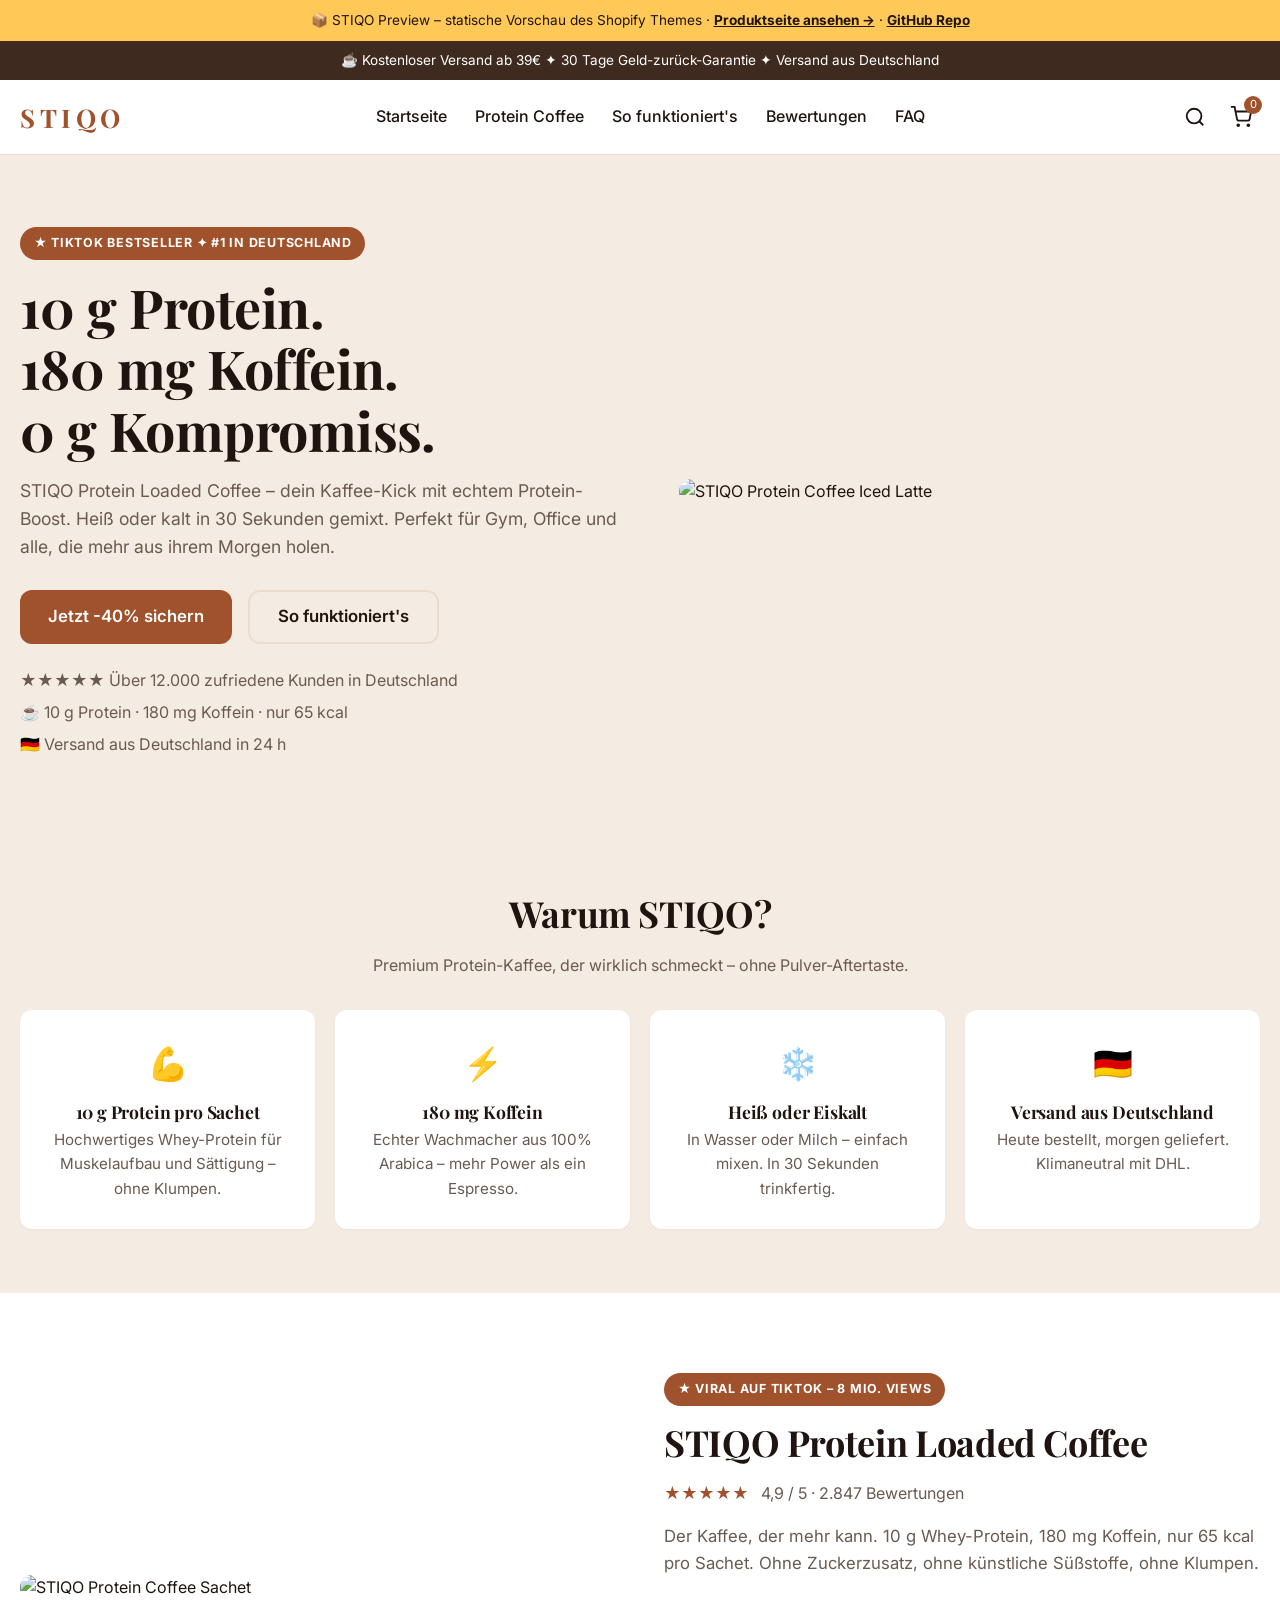
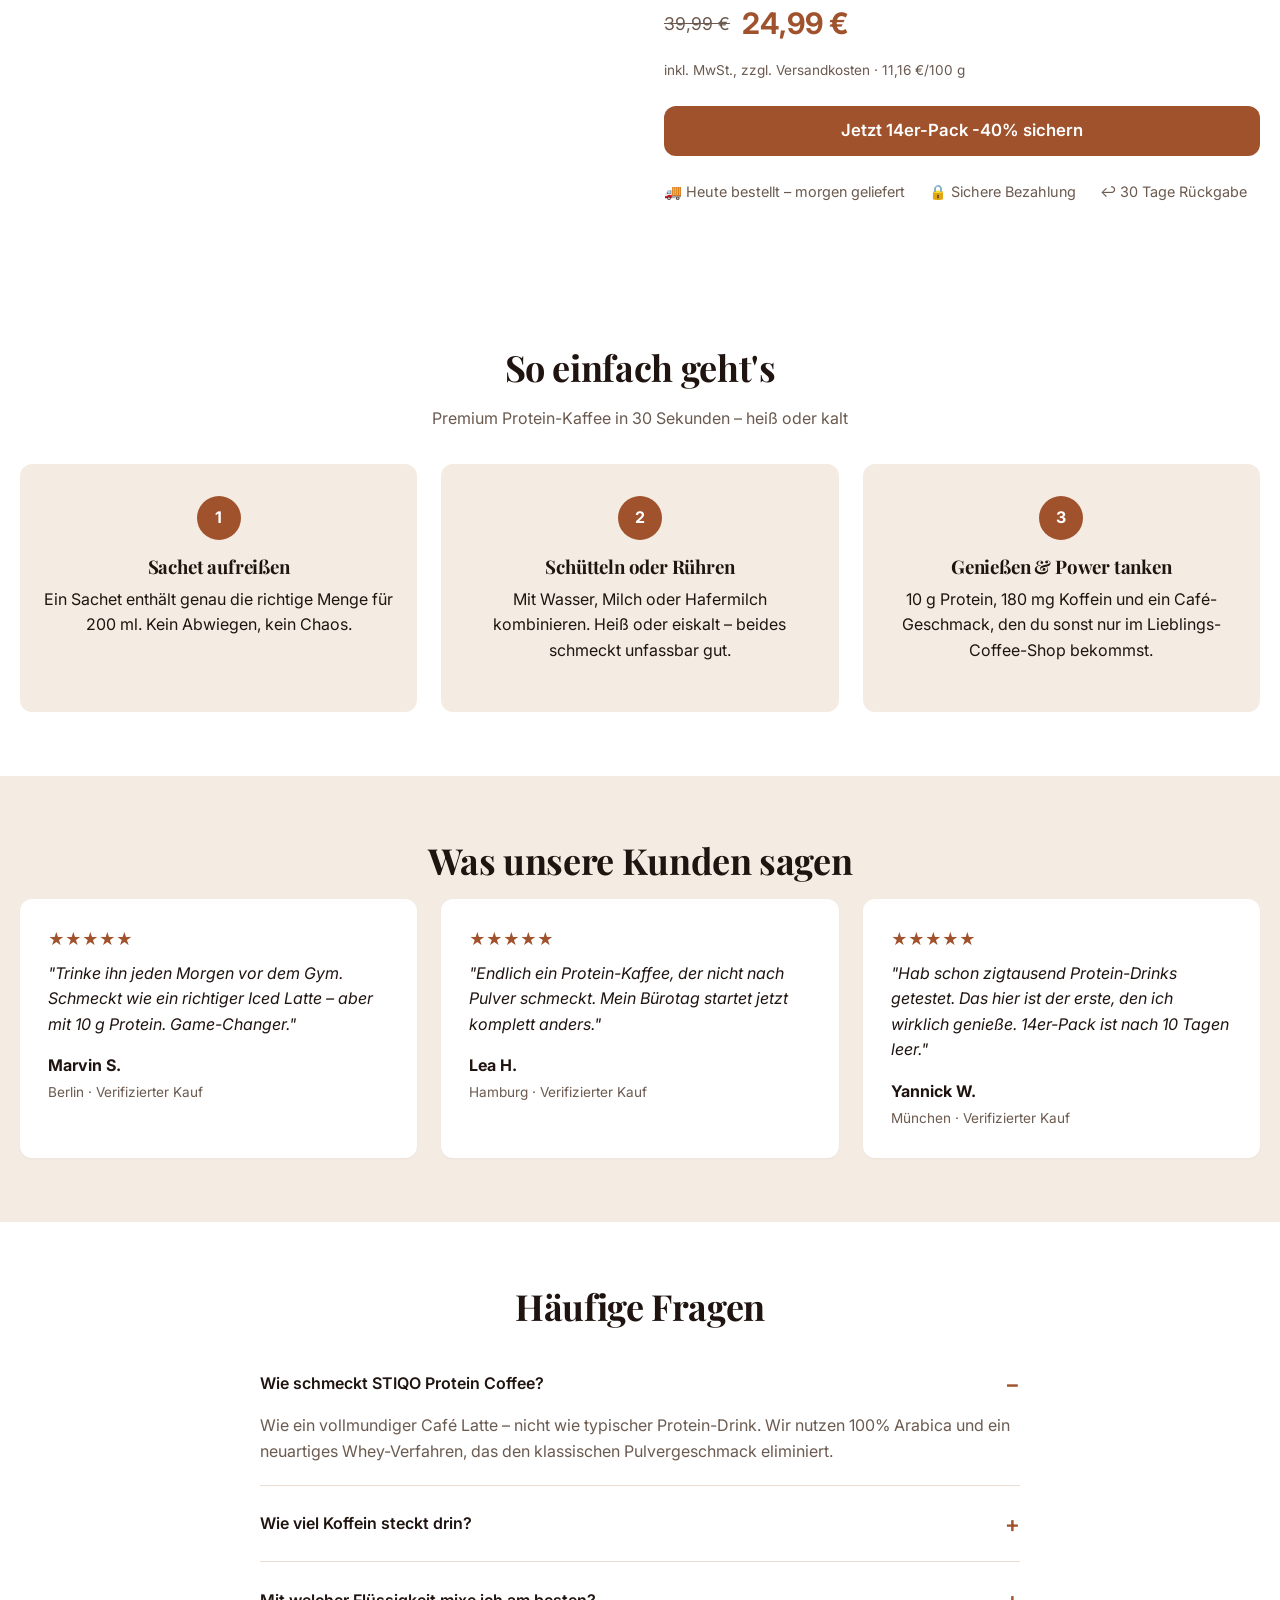
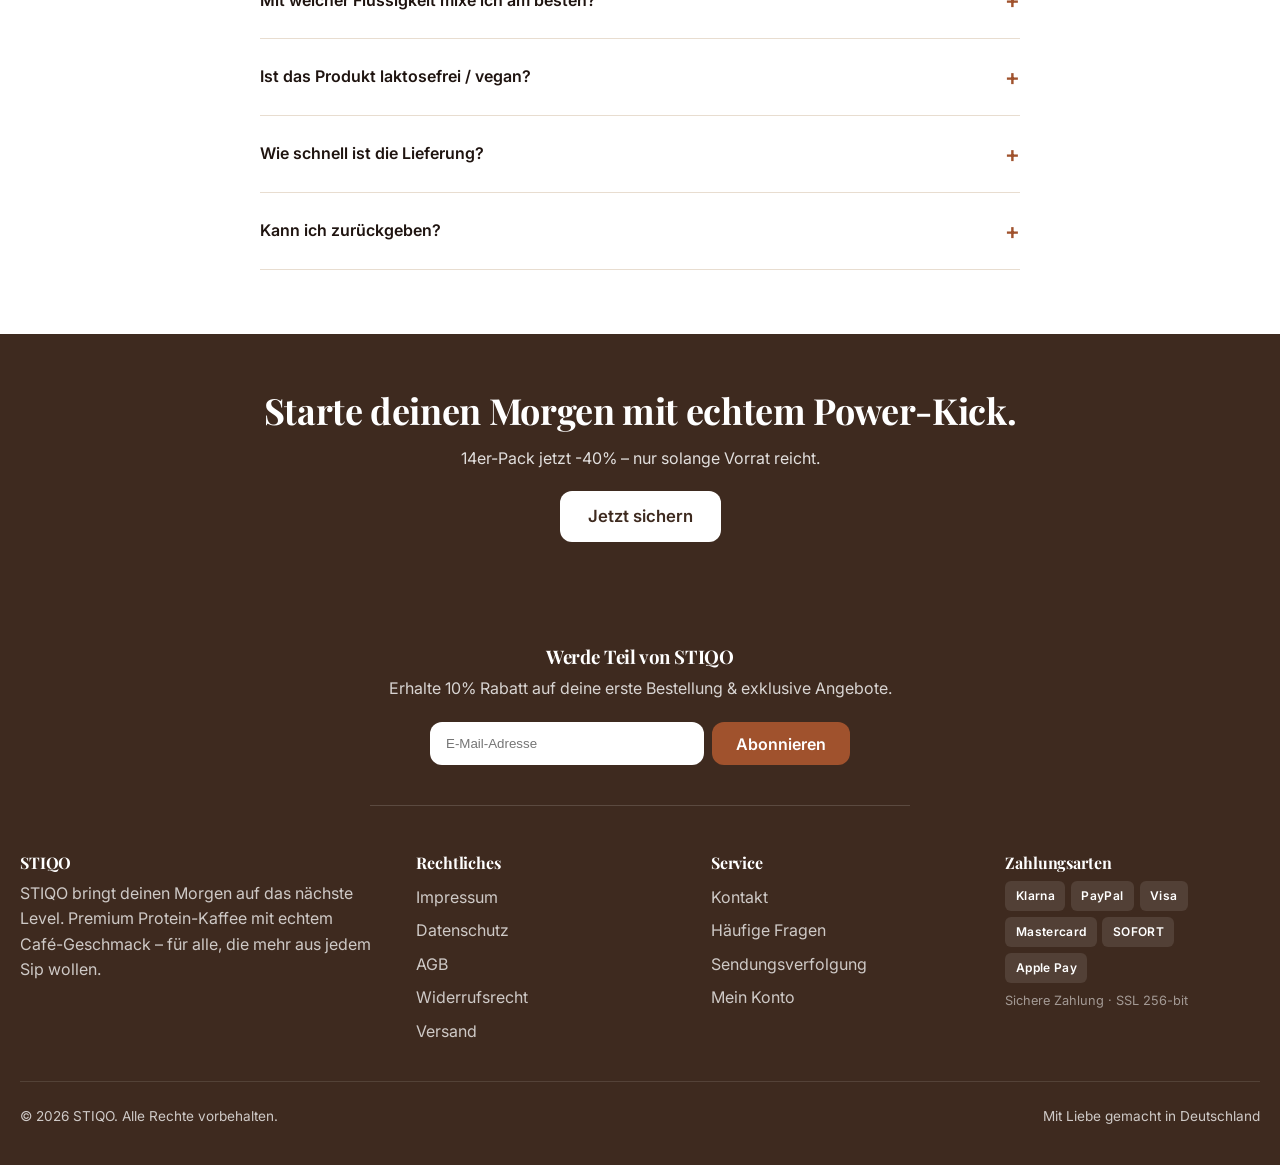
==== docs/index.html @ 2937c7e0 "feat: add static HTML preview of STIQO theme (index + product page)" ====
<!doctype html>
<html lang="de">
<head>
<meta charset="utf-8">
<meta name="viewport" content="width=device-width,initial-scale=1">
<title>STIQO – Protein Loaded Coffee | 10g Protein, 180mg Koffein</title>
<meta name="description" content="STIQO Protein Loaded Coffee mit 10 g Whey-Protein und 180 mg Koffein. Cremiger Café-Geschmack, heiß oder kalt, in 30 Sekunden trinkfertig. Versand aus Deutschland.">
<link rel="preconnect" href="https://fonts.googleapis.com">
<link rel="preconnect" href="https://fonts.gstatic.com" crossorigin>
<link href="https://fonts.googleapis.com/css2?family=Inter:wght@400;500;600;700&family=Playfair+Display:wght@700&display=swap" rel="stylesheet">
<style>
  :root{
    --color-primary:#A0522D;--color-secondary:#3E2A1F;--color-accent:#F4ECE2;
    --color-text:#1F1410;--color-bg:#FFFFFF;--color-muted:#6B5A4F;--color-border:#E8DDD0;
    --font-body:'Inter',sans-serif;--font-heading:'Playfair Display',serif;
    --page-width:1280px;--radius:12px;
  }
  *,*::before,*::after{box-sizing:border-box}
  html{scroll-behavior:smooth}
  body{margin:0;font-family:var(--font-body);color:var(--color-text);background:var(--color-bg);line-height:1.6;-webkit-font-smoothing:antialiased}
  img{max-width:100%;height:auto;display:block}
  a{color:inherit;text-decoration:none}
  button{font:inherit;cursor:pointer;border:0;background:none;color:inherit}
  h1,h2,h3,h4{font-family:var(--font-heading);margin:0 0 .5em;line-height:1.15;letter-spacing:-.01em}
  h1{font-size:clamp(2rem,4.2vw,3.4rem)}h2{font-size:clamp(1.5rem,3vw,2.25rem)}
  p{margin:0 0 1em}
  .container{max-width:var(--page-width);margin:0 auto;padding:0 20px}
  .section-title{text-align:center;margin-bottom:.5em}
  .section-sub{text-align:center;color:var(--color-muted);margin-bottom:2em}
  .btn{display:inline-flex;align-items:center;justify-content:center;gap:.5rem;padding:.85rem 1.5rem;border-radius:var(--radius);font-weight:600;transition:.15s;line-height:1;text-align:center}
  .btn--primary{background:var(--color-primary);color:#fff}
  .btn--primary:hover{transform:translateY(-1px);filter:brightness(1.05);box-shadow:0 8px 18px rgba(0,0,0,.15)}
  .btn--ghost{background:transparent;color:var(--color-text);border:2px solid var(--color-border)}
  .btn--white{background:#fff;color:var(--color-secondary)}
  .btn--lg{padding:1.05rem 1.75rem;font-size:1.05rem}

  .announcement-bar{background:var(--color-secondary);color:#fff;font-size:.85rem;padding:.55rem 0;text-align:center}
  .site-header{position:sticky;top:0;z-index:50;background:var(--color-bg);border-bottom:1px solid var(--color-border)}
  .site-header__inner{display:grid;grid-template-columns:auto 1fr auto;align-items:center;gap:1.5rem;padding:1rem 20px;max-width:var(--page-width);margin:0 auto}
  .logo-text{font-family:var(--font-heading);font-size:1.6rem;font-weight:700;letter-spacing:.18em;color:var(--color-primary)}
  .site-nav{display:flex;gap:1.75rem;justify-content:center}
  .site-nav a{font-weight:500;padding:.5rem 0;position:relative}
  .site-nav a:hover::after{content:"";position:absolute;left:0;right:0;bottom:0;height:2px;background:var(--color-primary)}
  .site-header__actions{display:flex;gap:.5rem;align-items:center}
  .header-icon{padding:.5rem;border-radius:999px;position:relative;display:inline-flex}
  .header-icon:hover{background:var(--color-accent)}
  .badge-count{position:absolute;top:-2px;right:-2px;background:var(--color-primary);color:#fff;font-size:.7rem;min-width:18px;height:18px;border-radius:999px;display:inline-flex;align-items:center;justify-content:center;padding:0 4px}

  .hero{padding:4.5rem 0;background:#F4ECE2}
  .hero__inner{display:grid;grid-template-columns:1.05fr 1fr;gap:3rem;align-items:center;max-width:var(--page-width);margin:0 auto;padding:0 20px}
  .hero__eyebrow{display:inline-block;background:var(--color-primary);color:#fff;padding:.4rem .85rem;border-radius:999px;font-size:.78rem;letter-spacing:.06em;margin-bottom:1rem;text-transform:uppercase;font-weight:700}
  .hero h1{margin-bottom:1rem}
  .hero__sub{font-size:1.1rem;color:var(--color-muted);margin-bottom:1.75rem}
  .hero__ctas{display:flex;gap:1rem;flex-wrap:wrap;margin-bottom:1.5rem}
  .hero__bullets{list-style:none;padding:0;margin:0;display:flex;flex-direction:column;gap:.4rem;color:var(--color-muted)}
  .hero__media img{border-radius:24px;box-shadow:0 30px 60px -20px rgba(0,0,0,.25);width:100%}

  .benefits{padding:4rem 0;background:var(--color-accent)}
  .benefits__grid{display:grid;grid-template-columns:repeat(4,1fr);gap:1.25rem}
  .benefit-card{background:#fff;border-radius:var(--radius);padding:1.75rem;text-align:center;box-shadow:0 1px 3px rgba(15,23,42,.04)}
  .benefit-card__icon{font-size:2rem;margin-bottom:.75rem}
  .benefit-card h3{font-size:1.1rem;margin-bottom:.35em}
  .benefit-card p{color:var(--color-muted);margin:0;font-size:.95rem}

  .featured{padding:5rem 0}
  .featured__inner{display:grid;grid-template-columns:1fr 1fr;gap:3rem;align-items:center}
  .featured__media img{border-radius:var(--radius);width:100%}
  .rating{color:var(--color-primary);font-weight:600;margin:.5rem 0 1rem}
  .rating span{color:var(--color-muted);font-weight:400;margin-left:.5rem}
  .price{display:flex;align-items:center;flex-wrap:wrap;gap:.75rem;margin:1.5rem 0}
  .price-compare{color:var(--color-muted);text-decoration:line-through;font-size:1.1rem}
  .price-current{color:var(--color-primary);font-size:1.85rem;font-weight:700}
  .price-tax{width:100%;font-size:.85rem;color:var(--color-muted)}
  .trust-row{display:flex;flex-wrap:wrap;gap:1rem 1.5rem;margin-top:1.5rem;font-size:.9rem;color:var(--color-muted)}

  .how{padding:4rem 0}
  .steps{display:grid;grid-template-columns:repeat(3,1fr);gap:1.5rem}
  .step{text-align:center;padding:2rem 1.5rem;background:var(--color-accent);border-radius:var(--radius)}
  .step__num{width:44px;height:44px;margin:0 auto 1rem;background:var(--color-primary);color:#fff;border-radius:999px;display:flex;align-items:center;justify-content:center;font-weight:700}

  .testimonials{padding:4rem 0;background:var(--color-accent)}
  .reviews{display:grid;grid-template-columns:repeat(3,1fr);gap:1.5rem}
  .review{background:#fff;padding:1.75rem;border-radius:var(--radius);margin:0;box-shadow:0 1px 3px rgba(15,23,42,.04)}
  .stars{color:var(--color-primary);margin-bottom:.5rem}
  blockquote{margin:0 0 1rem;font-style:italic}
  .review figcaption strong{display:block}.review figcaption span{color:var(--color-muted);font-size:.85rem}

  .faq{padding:4rem 0}
  .faq__list{max-width:760px;margin:0 auto}
  details{border-bottom:1px solid var(--color-border);padding:1.25rem 0}
  details summary{font-weight:600;cursor:pointer;list-style:none;display:flex;justify-content:space-between;align-items:center}
  details summary::after{content:"+";font-size:1.4rem;color:var(--color-primary)}
  details[open] summary::after{content:"−"}
  .faq__answer{padding-top:.75rem;color:var(--color-muted)}

  .cta-banner{padding:3.5rem 0;background:var(--color-secondary);color:#fff;text-align:center}
  .cta-banner h2{color:#fff;margin-bottom:.4em}
  .cta-banner p{opacity:.85;margin-bottom:1.25rem}

  .site-footer{background:var(--color-secondary);color:#fff;padding:3rem 0 1.5rem;margin-top:0}
  .site-footer h4{color:#fff}
  .footer-newsletter{text-align:center;max-width:540px;margin:0 auto 3rem;padding-bottom:2.5rem;border-bottom:1px solid rgba(255,255,255,.15)}
  .footer-newsletter p{opacity:.8}
  .newsletter-form{display:flex;gap:.5rem;max-width:420px;margin:1.25rem auto 0}
  .newsletter-form input{flex:1;padding:.85rem 1rem;border-radius:var(--radius);border:0}
  .footer-grid{display:grid;grid-template-columns:1.4fr 1fr 1fr 1fr;gap:2.5rem;margin-bottom:2rem}
  .footer-col p,.footer-col li{color:rgba(255,255,255,.75)}
  .footer-col ul{list-style:none;padding:0;margin:0}
  .footer-col li{padding:.25rem 0}
  .footer-payments{display:flex;flex-wrap:wrap;gap:.35rem}
  .payment-badge{padding:.35rem .65rem;background:rgba(255,255,255,.1);border-radius:6px;font-weight:600;font-size:.75rem;letter-spacing:.03em}
  .footer-bottom{display:flex;justify-content:space-between;padding-top:1.5rem;border-top:1px solid rgba(255,255,255,.15);font-size:.85rem;opacity:.75;flex-wrap:wrap;gap:.5rem}

  @media (max-width:860px){
    .hero__inner,.featured__inner{grid-template-columns:1fr}
    .benefits__grid{grid-template-columns:repeat(2,1fr)}
    .steps,.reviews{grid-template-columns:1fr}
    .footer-grid{grid-template-columns:1fr 1fr}
    .site-nav{display:none}
  }

  /* Demo banner only on preview */
  .preview-bar{background:#FFC857;color:#1F1410;text-align:center;padding:.6rem 1rem;font-size:.85rem}
  .preview-bar a{font-weight:700;text-decoration:underline}
</style>
</head>
<body>

<div class="preview-bar">
  📦 STIQO Preview – statische Vorschau des Shopify Themes ·
  <a href="product.html">Produktseite ansehen →</a> ·
  <a href="https://github.com/israagorge7-cyber/Haval-Shopify-Store">GitHub Repo</a>
</div>

<div class="announcement-bar">☕ Kostenloser Versand ab 39€ ✦ 30 Tage Geld-zurück-Garantie ✦ Versand aus Deutschland</div>

<header class="site-header">
  <div class="site-header__inner">
    <a href="index.html"><span class="logo-text">STIQO</span></a>
    <nav class="site-nav">
      <a href="index.html">Startseite</a>
      <a href="product.html">Protein Coffee</a>
      <a href="#how">So funktioniert's</a>
      <a href="#reviews">Bewertungen</a>
      <a href="#faq">FAQ</a>
    </nav>
    <div class="site-header__actions">
      <a href="#" class="header-icon" aria-label="Suche">
        <svg width="22" height="22" viewBox="0 0 24 24" fill="none" stroke="currentColor" stroke-width="2"><circle cx="11" cy="11" r="8"/><line x1="21" y1="21" x2="16.65" y2="16.65"/></svg>
      </a>
      <a href="#" class="header-icon" aria-label="Warenkorb">
        <svg width="22" height="22" viewBox="0 0 24 24" fill="none" stroke="currentColor" stroke-width="2"><circle cx="9" cy="21" r="1"/><circle cx="20" cy="21" r="1"/><path d="M1 1h4l2.7 13.4a2 2 0 0 0 2 1.6h9.7a2 2 0 0 0 2-1.6L23 6H6"/></svg>
        <span class="badge-count">0</span>
      </a>
    </div>
  </div>
</header>

<section class="hero">
  <div class="hero__inner">
    <div>
      <span class="hero__eyebrow">★ TikTok Bestseller ✦ #1 in Deutschland</span>
      <h1>10 g Protein.<br>180 mg Koffein.<br>0 g Kompromiss.</h1>
      <p class="hero__sub">STIQO Protein Loaded Coffee – dein Kaffee-Kick mit echtem Protein-Boost. Heiß oder kalt in 30 Sekunden gemixt. Perfekt für Gym, Office und alle, die mehr aus ihrem Morgen holen.</p>
      <div class="hero__ctas">
        <a href="product.html" class="btn btn--primary btn--lg">Jetzt -40% sichern</a>
        <a href="#how" class="btn btn--ghost btn--lg">So funktioniert's</a>
      </div>
      <ul class="hero__bullets">
        <li>★★★★★ Über 12.000 zufriedene Kunden in Deutschland</li>
        <li>☕ 10 g Protein · 180 mg Koffein · nur 65 kcal</li>
        <li>🇩🇪 Versand aus Deutschland in 24 h</li>
      </ul>
    </div>
    <div class="hero__media">
      <img src="https://images.unsplash.com/photo-1517959105821-eaf2591984ca?auto=format&fit=crop&w=1200&q=80" alt="STIQO Protein Coffee Iced Latte">
    </div>
  </div>
</section>

<section class="benefits">
  <div class="container">
    <h2 class="section-title">Warum STIQO?</h2>
    <p class="section-sub">Premium Protein-Kaffee, der wirklich schmeckt – ohne Pulver-Aftertaste.</p>
    <div class="benefits__grid">
      <div class="benefit-card"><div class="benefit-card__icon">💪</div><h3>10 g Protein pro Sachet</h3><p>Hochwertiges Whey-Protein für Muskelaufbau und Sättigung – ohne Klumpen.</p></div>
      <div class="benefit-card"><div class="benefit-card__icon">⚡</div><h3>180 mg Koffein</h3><p>Echter Wachmacher aus 100% Arabica – mehr Power als ein Espresso.</p></div>
      <div class="benefit-card"><div class="benefit-card__icon">❄️</div><h3>Heiß oder Eiskalt</h3><p>In Wasser oder Milch – einfach mixen. In 30 Sekunden trinkfertig.</p></div>
      <div class="benefit-card"><div class="benefit-card__icon">🇩🇪</div><h3>Versand aus Deutschland</h3><p>Heute bestellt, morgen geliefert. Klimaneutral mit DHL.</p></div>
    </div>
  </div>
</section>

<section class="featured">
  <div class="container featured__inner">
    <div class="featured__media">
      <img src="https://images.unsplash.com/photo-1514432324607-a09d9b4aefdd?auto=format&fit=crop&w=900&q=80" alt="STIQO Protein Coffee Sachet">
    </div>
    <div>
      <span class="hero__eyebrow">★ Viral auf TikTok – 8 Mio. Views</span>
      <h2>STIQO Protein Loaded Coffee</h2>
      <div class="rating">★★★★★ <span>4,9 / 5 · 2.847 Bewertungen</span></div>
      <p style="color:var(--color-muted);font-size:1.05rem">Der Kaffee, der mehr kann. 10 g Whey-Protein, 180 mg Koffein, nur 65 kcal pro Sachet. Ohne Zuckerzusatz, ohne künstliche Süßstoffe, ohne Klumpen.</p>
      <div class="price">
        <span class="price-compare">39,99 €</span>
        <span class="price-current">24,99 €</span>
        <span class="price-tax">inkl. MwSt., zzgl. Versandkosten · 11,16 €/100 g</span>
      </div>
      <a href="product.html" class="btn btn--primary btn--lg" style="display:flex;width:100%">Jetzt 14er-Pack -40% sichern</a>
      <div class="trust-row">
        <span>🚚 Heute bestellt – morgen geliefert</span>
        <span>🔒 Sichere Bezahlung</span>
        <span>↩ 30 Tage Rückgabe</span>
      </div>
    </div>
  </div>
</section>

<section class="how" id="how">
  <div class="container">
    <h2 class="section-title">So einfach geht's</h2>
    <p class="section-sub">Premium Protein-Kaffee in 30 Sekunden – heiß oder kalt</p>
    <div class="steps">
      <div class="step"><div class="step__num">1</div><h3>Sachet aufreißen</h3><p>Ein Sachet enthält genau die richtige Menge für 200 ml. Kein Abwiegen, kein Chaos.</p></div>
      <div class="step"><div class="step__num">2</div><h3>Schütteln oder Rühren</h3><p>Mit Wasser, Milch oder Hafermilch kombinieren. Heiß oder eiskalt – beides schmeckt unfassbar gut.</p></div>
      <div class="step"><div class="step__num">3</div><h3>Genießen & Power tanken</h3><p>10 g Protein, 180 mg Koffein und ein Café-Geschmack, den du sonst nur im Lieblings-Coffee-Shop bekommst.</p></div>
    </div>
  </div>
</section>

<section class="testimonials" id="reviews">
  <div class="container">
    <h2 class="section-title">Was unsere Kunden sagen</h2>
    <div class="reviews">
      <figure class="review"><div class="stars">★★★★★</div><blockquote>"Trinke ihn jeden Morgen vor dem Gym. Schmeckt wie ein richtiger Iced Latte – aber mit 10 g Protein. Game-Changer."</blockquote><figcaption><strong>Marvin S.</strong><span>Berlin · Verifizierter Kauf</span></figcaption></figure>
      <figure class="review"><div class="stars">★★★★★</div><blockquote>"Endlich ein Protein-Kaffee, der nicht nach Pulver schmeckt. Mein Bürotag startet jetzt komplett anders."</blockquote><figcaption><strong>Lea H.</strong><span>Hamburg · Verifizierter Kauf</span></figcaption></figure>
      <figure class="review"><div class="stars">★★★★★</div><blockquote>"Hab schon zigtausend Protein-Drinks getestet. Das hier ist der erste, den ich wirklich genieße. 14er-Pack ist nach 10 Tagen leer."</blockquote><figcaption><strong>Yannick W.</strong><span>München · Verifizierter Kauf</span></figcaption></figure>
    </div>
  </div>
</section>

<section class="faq" id="faq">
  <div class="container">
    <h2 class="section-title">Häufige Fragen</h2>
    <div class="faq__list">
      <details open><summary>Wie schmeckt STIQO Protein Coffee?</summary><div class="faq__answer">Wie ein vollmundiger Café Latte – nicht wie typischer Protein-Drink. Wir nutzen 100% Arabica und ein neuartiges Whey-Verfahren, das den klassischen Pulvergeschmack eliminiert.</div></details>
      <details><summary>Wie viel Koffein steckt drin?</summary><div class="faq__answer">180 mg pro Sachet – das entspricht ungefähr 2 Espressi. Ideal für den Morgen oder als Pre-Workout.</div></details>
      <details><summary>Mit welcher Flüssigkeit mixe ich am besten?</summary><div class="faq__answer">Beides funktioniert: Wasser für einen leichteren Americano-Style, Milch oder Hafermilch für einen cremigen Latte. Heiß oder eiskalt – ganz wie du magst.</div></details>
      <details><summary>Ist das Produkt laktosefrei / vegan?</summary><div class="faq__answer">Unser klassisches Whey enthält Laktose. Eine vegane Variante mit Erbsenprotein findest du als Variante zur Auswahl.</div></details>
      <details><summary>Wie schnell ist die Lieferung?</summary><div class="faq__answer">Heute bestellt – morgen versendet. Lieferung mit DHL aus unserem Lager in Deutschland in 1–3 Werktagen.</div></details>
      <details><summary>Kann ich zurückgeben?</summary><div class="faq__answer">Ja, 30 Tage Geld-zurück-Garantie. Wenn dir der Geschmack nicht zusagt, erstatten wir den vollen Betrag.</div></details>
    </div>
  </div>
</section>

<section class="cta-banner">
  <div class="container">
    <h2>Starte deinen Morgen mit echtem Power-Kick.</h2>
    <p>14er-Pack jetzt -40% – nur solange Vorrat reicht.</p>
    <a href="product.html" class="btn btn--white btn--lg">Jetzt sichern</a>
  </div>
</section>

<footer class="site-footer">
  <div class="container">
    <div class="footer-newsletter">
      <h3>Werde Teil von STIQO</h3>
      <p>Erhalte 10% Rabatt auf deine erste Bestellung & exklusive Angebote.</p>
      <form class="newsletter-form" onsubmit="event.preventDefault();alert('Demo: Newsletter-Anmeldung würde hier abgesendet.');">
        <input type="email" placeholder="E-Mail-Adresse" required>
        <button type="submit" class="btn btn--primary">Abonnieren</button>
      </form>
    </div>

    <div class="footer-grid">
      <div class="footer-col">
        <h4>STIQO</h4>
        <p>STIQO bringt deinen Morgen auf das nächste Level. Premium Protein-Kaffee mit echtem Café-Geschmack – für alle, die mehr aus jedem Sip wollen.</p>
      </div>
      <div class="footer-col">
        <h4>Rechtliches</h4>
        <ul>
          <li><a href="#">Impressum</a></li>
          <li><a href="#">Datenschutz</a></li>
          <li><a href="#">AGB</a></li>
          <li><a href="#">Widerrufsrecht</a></li>
          <li><a href="#">Versand</a></li>
        </ul>
      </div>
      <div class="footer-col">
        <h4>Service</h4>
        <ul>
          <li><a href="#">Kontakt</a></li>
          <li><a href="#">Häufige Fragen</a></li>
          <li><a href="#">Sendungsverfolgung</a></li>
          <li><a href="#">Mein Konto</a></li>
        </ul>
      </div>
      <div class="footer-col">
        <h4>Zahlungsarten</h4>
        <div class="footer-payments">
          <span class="payment-badge">Klarna</span>
          <span class="payment-badge">PayPal</span>
          <span class="payment-badge">Visa</span>
          <span class="payment-badge">Mastercard</span>
          <span class="payment-badge">SOFORT</span>
          <span class="payment-badge">Apple Pay</span>
        </div>
        <p style="font-size:.8rem;margin-top:.5rem;opacity:.7">Sichere Zahlung · SSL 256-bit</p>
      </div>
    </div>

    <div class="footer-bottom">
      <p>&copy; 2026 STIQO. Alle Rechte vorbehalten.</p>
      <p>Mit Liebe gemacht in Deutschland</p>
    </div>
  </div>
</footer>

</body>
</html>
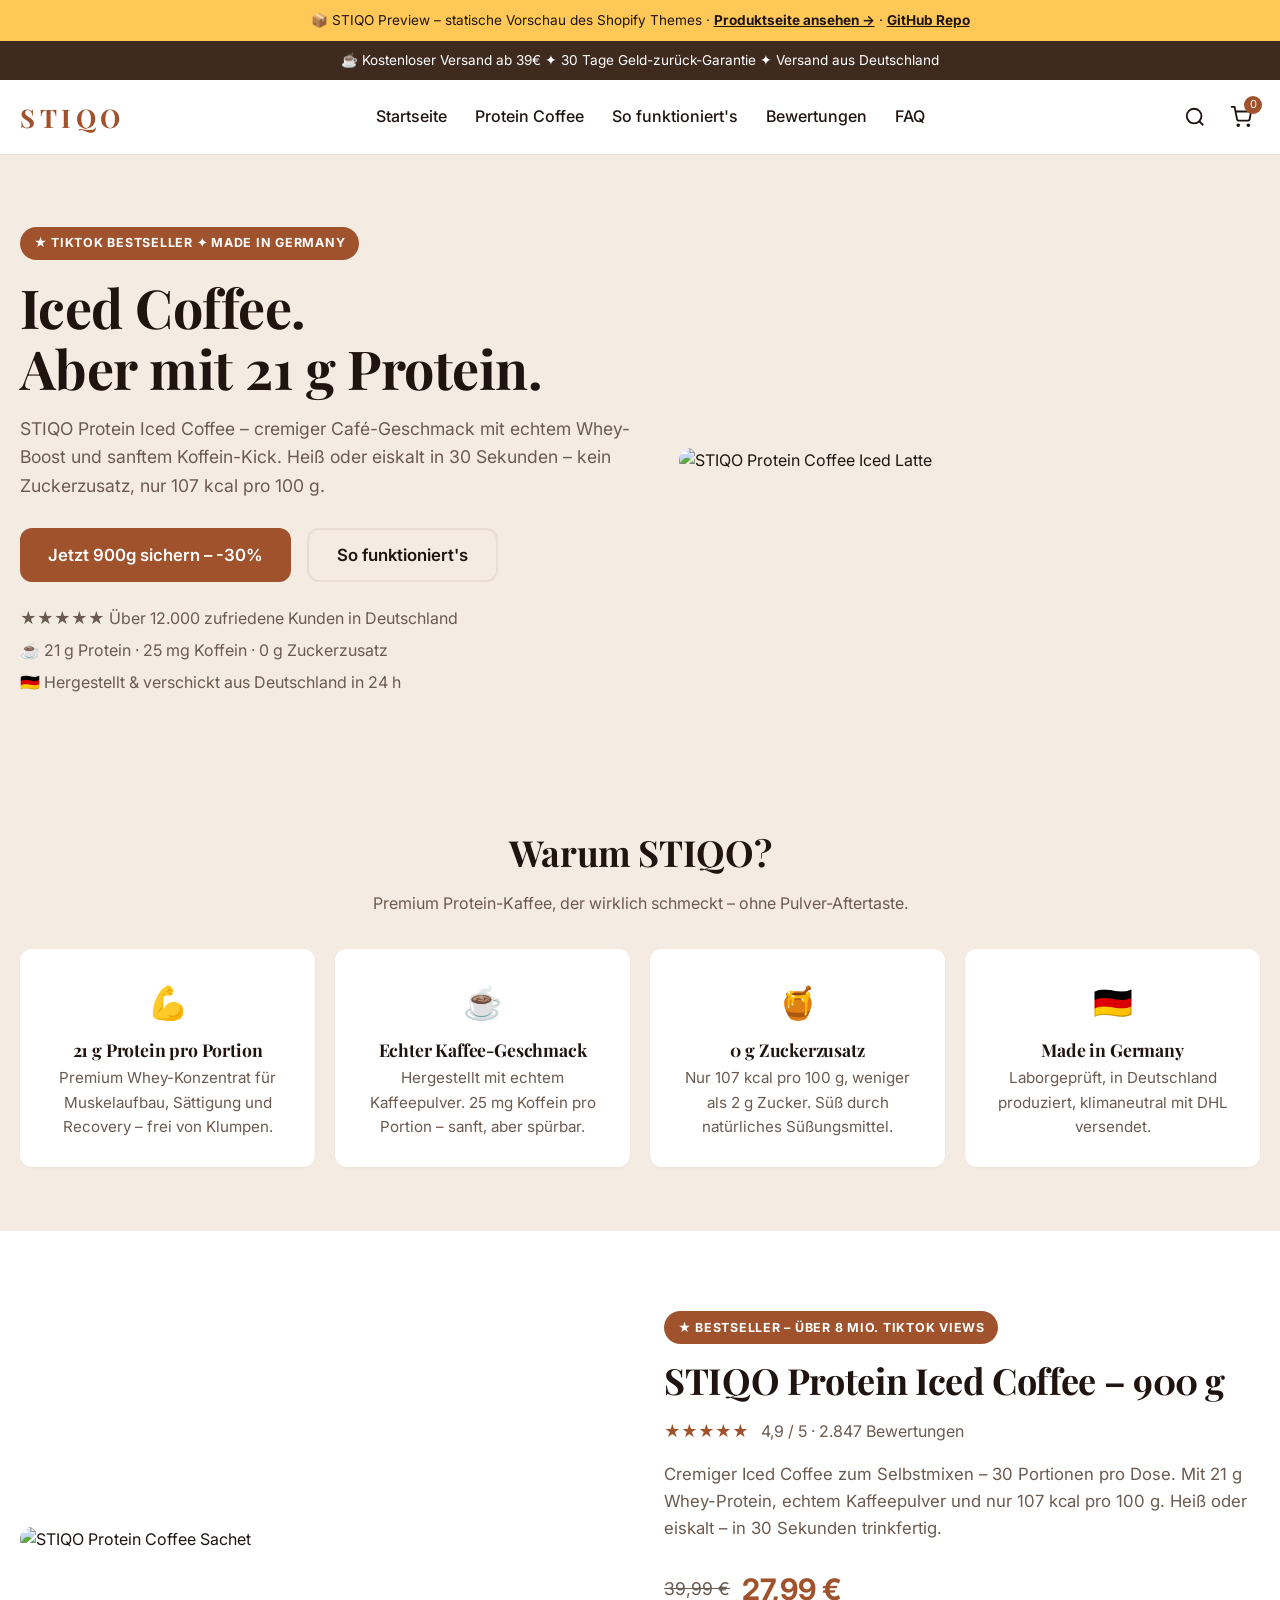
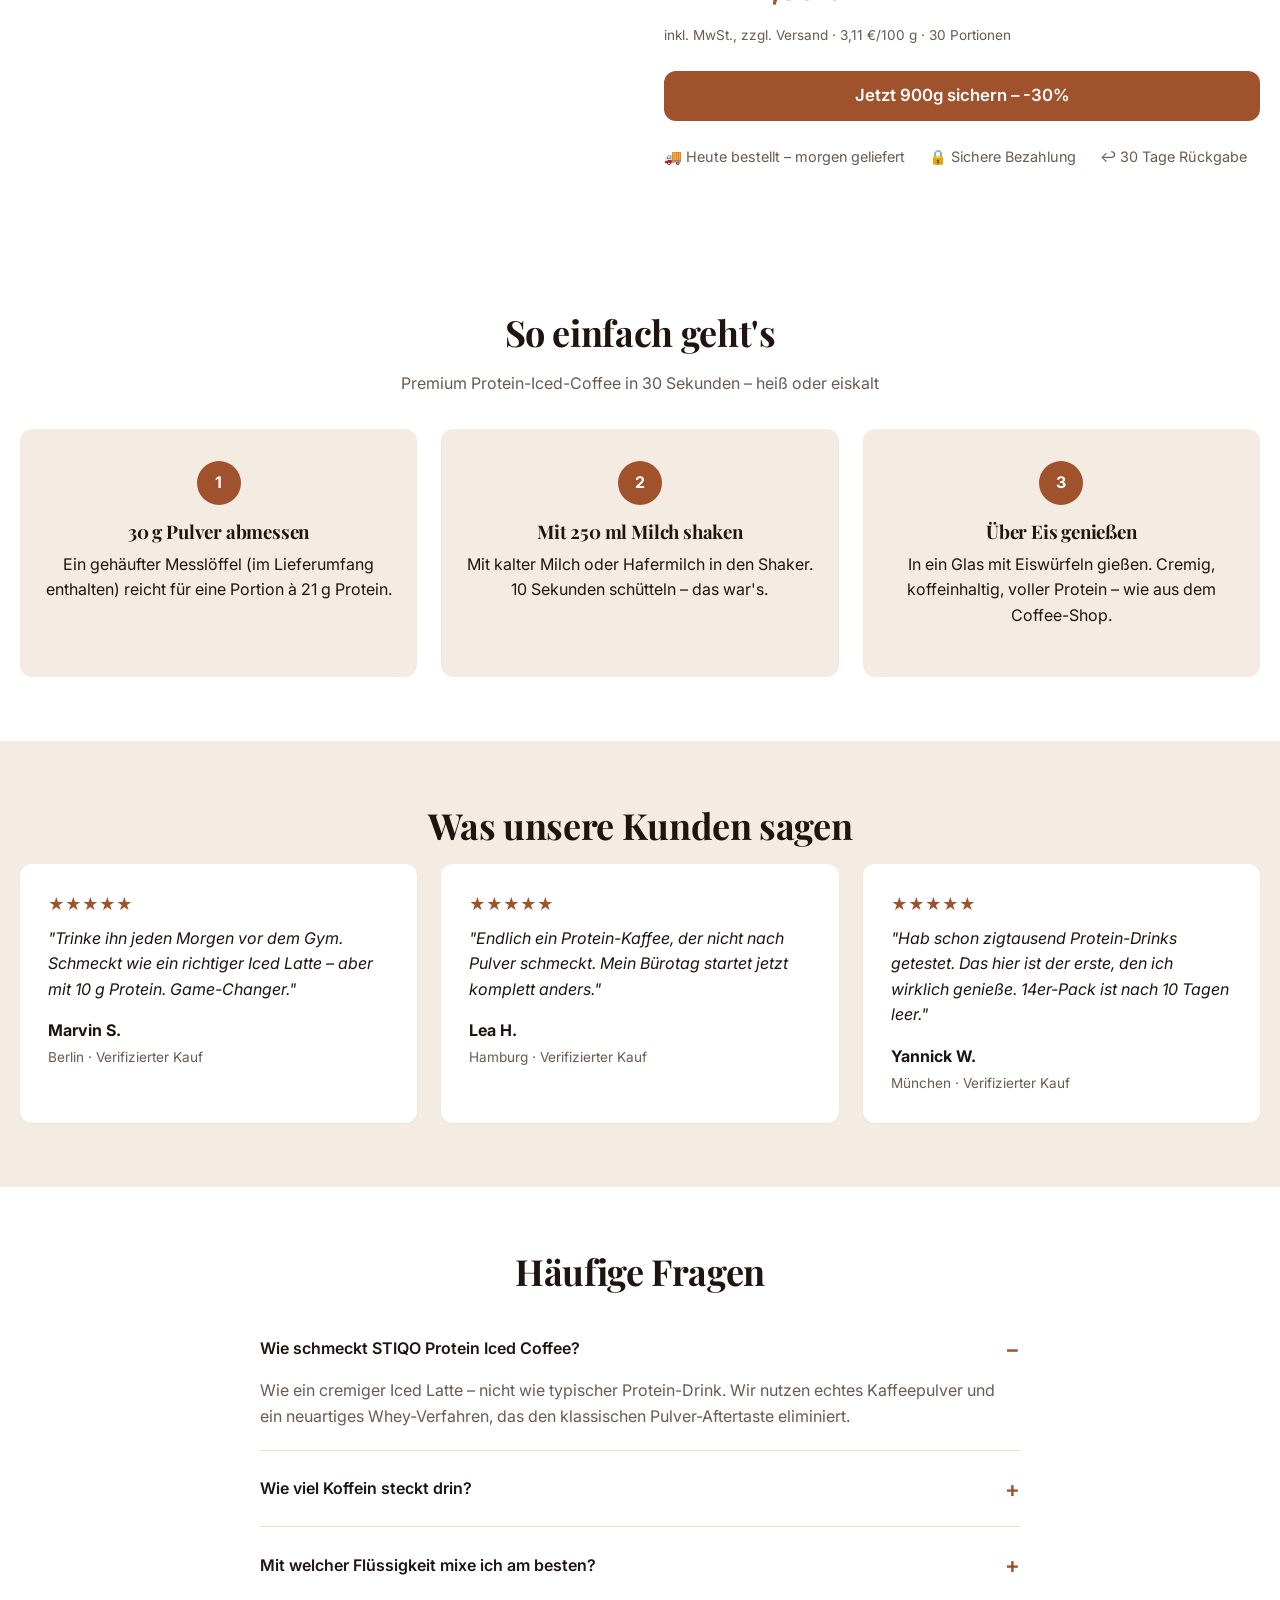
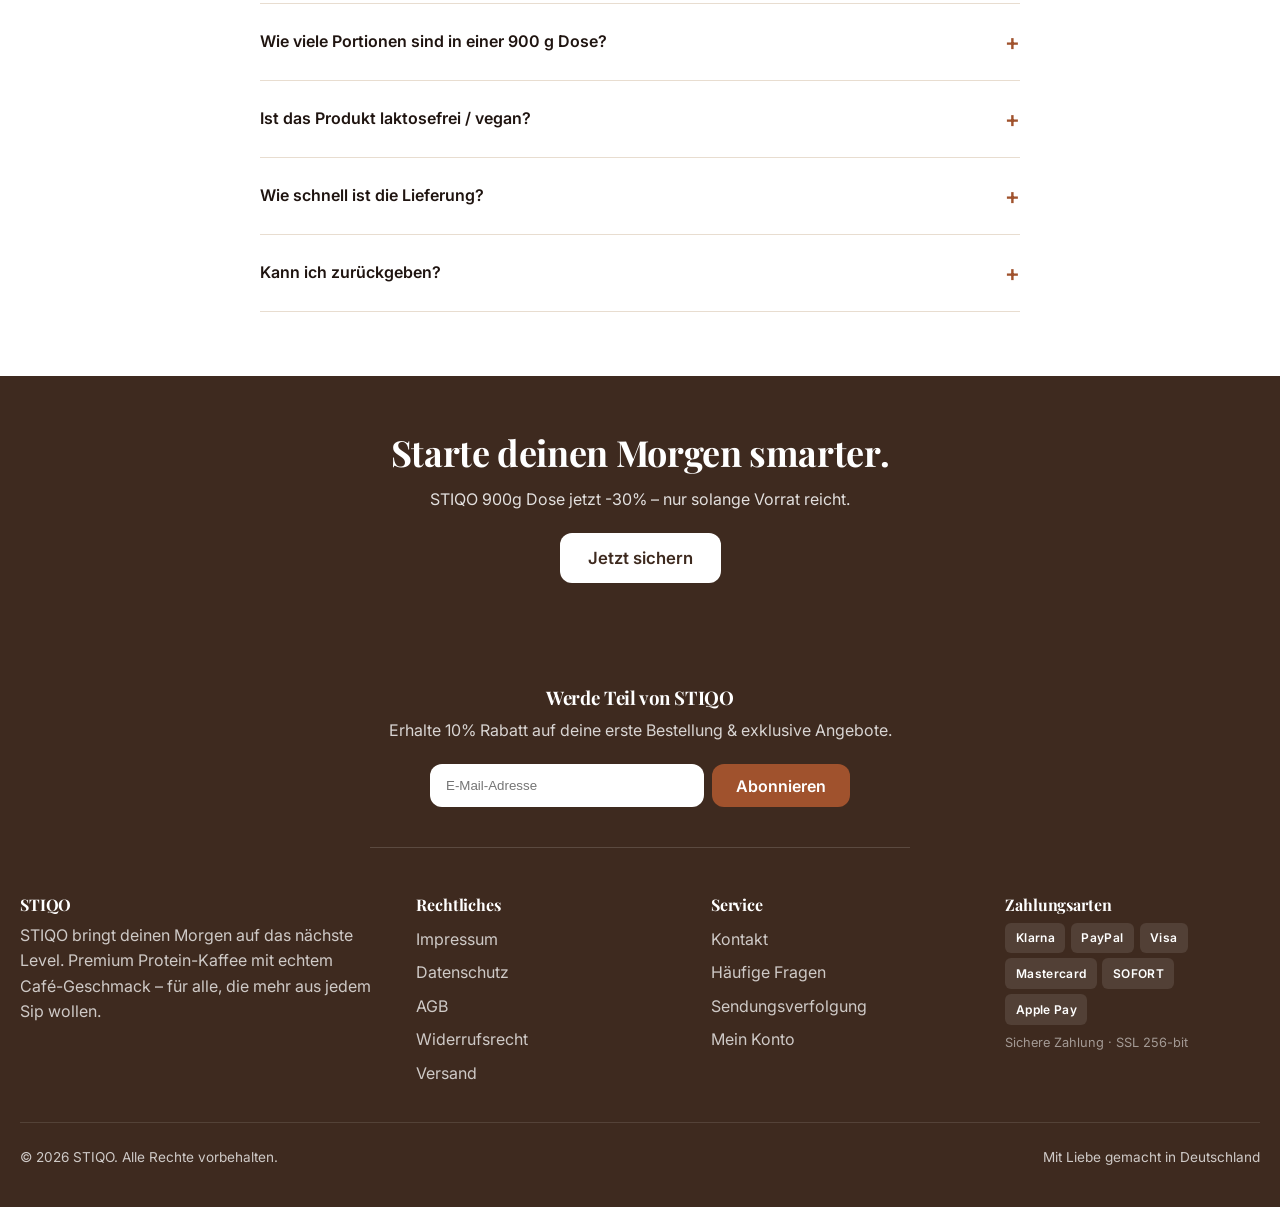
==== commit 7a4c8f33: "feat: pivot STIQO to 900g Protein Iced Coffee tin (30 servings)" ====
--- a/docs/index.html
+++ b/docs/index.html
@@ -3,8 +3,8 @@
 <head>
 <meta charset="utf-8">
 <meta name="viewport" content="width=device-width,initial-scale=1">
-<title>STIQO – Protein Loaded Coffee | 10g Protein, 180mg Koffein</title>
-<meta name="description" content="STIQO Protein Loaded Coffee mit 10 g Whey-Protein und 180 mg Koffein. Cremiger Café-Geschmack, heiß oder kalt, in 30 Sekunden trinkfertig. Versand aus Deutschland.">
+<title>STIQO – Protein Iced Coffee | 21 g Protein, 0 g Zucker | Made in Germany</title>
+<meta name="description" content="STIQO Protein Iced Coffee mit 21 g Whey-Protein, echtem Kaffee und nur 107 kcal pro 100 g. Cremig, kein Zuckerzusatz, heiß oder eiskalt in 30 Sek. Versand aus Deutschland.">
 <link rel="preconnect" href="https://fonts.googleapis.com">
 <link rel="preconnect" href="https://fonts.gstatic.com" crossorigin>
 <link href="https://fonts.googleapis.com/css2?family=Inter:wght@400;500;600;700&family=Playfair+Display:wght@700&display=swap" rel="stylesheet">
@@ -159,17 +159,17 @@
 <section class="hero">
   <div class="hero__inner">
     <div>
-      <span class="hero__eyebrow">★ TikTok Bestseller ✦ #1 in Deutschland</span>
-      <h1>10 g Protein.<br>180 mg Koffein.<br>0 g Kompromiss.</h1>
-      <p class="hero__sub">STIQO Protein Loaded Coffee – dein Kaffee-Kick mit echtem Protein-Boost. Heiß oder kalt in 30 Sekunden gemixt. Perfekt für Gym, Office und alle, die mehr aus ihrem Morgen holen.</p>
+      <span class="hero__eyebrow">★ TikTok Bestseller ✦ Made in Germany</span>
+      <h1>Iced Coffee.<br>Aber mit 21 g Protein.</h1>
+      <p class="hero__sub">STIQO Protein Iced Coffee – cremiger Café-Geschmack mit echtem Whey-Boost und sanftem Koffein-Kick. Heiß oder eiskalt in 30 Sekunden – kein Zuckerzusatz, nur 107 kcal pro 100 g.</p>
       <div class="hero__ctas">
-        <a href="product.html" class="btn btn--primary btn--lg">Jetzt -40% sichern</a>
+        <a href="product.html" class="btn btn--primary btn--lg">Jetzt 900g sichern – -30%</a>
         <a href="#how" class="btn btn--ghost btn--lg">So funktioniert's</a>
       </div>
       <ul class="hero__bullets">
         <li>★★★★★ Über 12.000 zufriedene Kunden in Deutschland</li>
-        <li>☕ 10 g Protein · 180 mg Koffein · nur 65 kcal</li>
-        <li>🇩🇪 Versand aus Deutschland in 24 h</li>
+        <li>☕ 21 g Protein · 25 mg Koffein · 0 g Zuckerzusatz</li>
+        <li>🇩🇪 Hergestellt & verschickt aus Deutschland in 24 h</li>
       </ul>
     </div>
     <div class="hero__media">
@@ -183,10 +183,10 @@
     <h2 class="section-title">Warum STIQO?</h2>
     <p class="section-sub">Premium Protein-Kaffee, der wirklich schmeckt – ohne Pulver-Aftertaste.</p>
     <div class="benefits__grid">
-      <div class="benefit-card"><div class="benefit-card__icon">💪</div><h3>10 g Protein pro Sachet</h3><p>Hochwertiges Whey-Protein für Muskelaufbau und Sättigung – ohne Klumpen.</p></div>
-      <div class="benefit-card"><div class="benefit-card__icon">⚡</div><h3>180 mg Koffein</h3><p>Echter Wachmacher aus 100% Arabica – mehr Power als ein Espresso.</p></div>
-      <div class="benefit-card"><div class="benefit-card__icon">❄️</div><h3>Heiß oder Eiskalt</h3><p>In Wasser oder Milch – einfach mixen. In 30 Sekunden trinkfertig.</p></div>
-      <div class="benefit-card"><div class="benefit-card__icon">🇩🇪</div><h3>Versand aus Deutschland</h3><p>Heute bestellt, morgen geliefert. Klimaneutral mit DHL.</p></div>
+      <div class="benefit-card"><div class="benefit-card__icon">💪</div><h3>21 g Protein pro Portion</h3><p>Premium Whey-Konzentrat für Muskelaufbau, Sättigung und Recovery – frei von Klumpen.</p></div>
+      <div class="benefit-card"><div class="benefit-card__icon">☕</div><h3>Echter Kaffee-Geschmack</h3><p>Hergestellt mit echtem Kaffeepulver. 25 mg Koffein pro Portion – sanft, aber spürbar.</p></div>
+      <div class="benefit-card"><div class="benefit-card__icon">🍯</div><h3>0 g Zuckerzusatz</h3><p>Nur 107 kcal pro 100 g, weniger als 2 g Zucker. Süß durch natürliches Süßungsmittel.</p></div>
+      <div class="benefit-card"><div class="benefit-card__icon">🇩🇪</div><h3>Made in Germany</h3><p>Laborgeprüft, in Deutschland produziert, klimaneutral mit DHL versendet.</p></div>
     </div>
   </div>
 </section>
@@ -197,16 +197,16 @@
       <img src="https://images.unsplash.com/photo-1514432324607-a09d9b4aefdd?auto=format&fit=crop&w=900&q=80" alt="STIQO Protein Coffee Sachet">
     </div>
     <div>
-      <span class="hero__eyebrow">★ Viral auf TikTok – 8 Mio. Views</span>
-      <h2>STIQO Protein Loaded Coffee</h2>
+      <span class="hero__eyebrow">★ Bestseller – über 8 Mio. TikTok Views</span>
+      <h2>STIQO Protein Iced Coffee – 900 g</h2>
       <div class="rating">★★★★★ <span>4,9 / 5 · 2.847 Bewertungen</span></div>
-      <p style="color:var(--color-muted);font-size:1.05rem">Der Kaffee, der mehr kann. 10 g Whey-Protein, 180 mg Koffein, nur 65 kcal pro Sachet. Ohne Zuckerzusatz, ohne künstliche Süßstoffe, ohne Klumpen.</p>
+      <p style="color:var(--color-muted);font-size:1.05rem">Cremiger Iced Coffee zum Selbstmixen – 30 Portionen pro Dose. Mit 21 g Whey-Protein, echtem Kaffeepulver und nur 107 kcal pro 100 g. Heiß oder eiskalt – in 30 Sekunden trinkfertig.</p>
       <div class="price">
         <span class="price-compare">39,99 €</span>
-        <span class="price-current">24,99 €</span>
-        <span class="price-tax">inkl. MwSt., zzgl. Versandkosten · 11,16 €/100 g</span>
-      </div>
-      <a href="product.html" class="btn btn--primary btn--lg" style="display:flex;width:100%">Jetzt 14er-Pack -40% sichern</a>
+        <span class="price-current">27,99 €</span>
+        <span class="price-tax">inkl. MwSt., zzgl. Versand · 3,11 €/100 g · 30 Portionen</span>
+      </div>
+      <a href="product.html" class="btn btn--primary btn--lg" style="display:flex;width:100%">Jetzt 900g sichern – -30%</a>
       <div class="trust-row">
         <span>🚚 Heute bestellt – morgen geliefert</span>
         <span>🔒 Sichere Bezahlung</span>
@@ -219,11 +219,11 @@
 <section class="how" id="how">
   <div class="container">
     <h2 class="section-title">So einfach geht's</h2>
-    <p class="section-sub">Premium Protein-Kaffee in 30 Sekunden – heiß oder kalt</p>
+    <p class="section-sub">Premium Protein-Iced-Coffee in 30 Sekunden – heiß oder eiskalt</p>
     <div class="steps">
-      <div class="step"><div class="step__num">1</div><h3>Sachet aufreißen</h3><p>Ein Sachet enthält genau die richtige Menge für 200 ml. Kein Abwiegen, kein Chaos.</p></div>
-      <div class="step"><div class="step__num">2</div><h3>Schütteln oder Rühren</h3><p>Mit Wasser, Milch oder Hafermilch kombinieren. Heiß oder eiskalt – beides schmeckt unfassbar gut.</p></div>
-      <div class="step"><div class="step__num">3</div><h3>Genießen & Power tanken</h3><p>10 g Protein, 180 mg Koffein und ein Café-Geschmack, den du sonst nur im Lieblings-Coffee-Shop bekommst.</p></div>
+      <div class="step"><div class="step__num">1</div><h3>30 g Pulver abmessen</h3><p>Ein gehäufter Messlöffel (im Lieferumfang enthalten) reicht für eine Portion à 21 g Protein.</p></div>
+      <div class="step"><div class="step__num">2</div><h3>Mit 250 ml Milch shaken</h3><p>Mit kalter Milch oder Hafermilch in den Shaker. 10 Sekunden schütteln – das war's.</p></div>
+      <div class="step"><div class="step__num">3</div><h3>Über Eis genießen</h3><p>In ein Glas mit Eiswürfeln gießen. Cremig, koffeinhaltig, voller Protein – wie aus dem Coffee-Shop.</p></div>
     </div>
   </div>
 </section>
@@ -243,20 +243,21 @@
   <div class="container">
     <h2 class="section-title">Häufige Fragen</h2>
     <div class="faq__list">
-      <details open><summary>Wie schmeckt STIQO Protein Coffee?</summary><div class="faq__answer">Wie ein vollmundiger Café Latte – nicht wie typischer Protein-Drink. Wir nutzen 100% Arabica und ein neuartiges Whey-Verfahren, das den klassischen Pulvergeschmack eliminiert.</div></details>
-      <details><summary>Wie viel Koffein steckt drin?</summary><div class="faq__answer">180 mg pro Sachet – das entspricht ungefähr 2 Espressi. Ideal für den Morgen oder als Pre-Workout.</div></details>
-      <details><summary>Mit welcher Flüssigkeit mixe ich am besten?</summary><div class="faq__answer">Beides funktioniert: Wasser für einen leichteren Americano-Style, Milch oder Hafermilch für einen cremigen Latte. Heiß oder eiskalt – ganz wie du magst.</div></details>
+      <details open><summary>Wie schmeckt STIQO Protein Iced Coffee?</summary><div class="faq__answer">Wie ein cremiger Iced Latte – nicht wie typischer Protein-Drink. Wir nutzen echtes Kaffeepulver und ein neuartiges Whey-Verfahren, das den klassischen Pulver-Aftertaste eliminiert.</div></details>
+      <details><summary>Wie viel Koffein steckt drin?</summary><div class="faq__answer">25 mg pro Portion (30 g Pulver) – das entspricht etwa einem schwachen Espresso. Sanft genug, um mehrere Portionen am Tag zu trinken, ohne dass du nervös wirst.</div></details>
+      <details><summary>Mit welcher Flüssigkeit mixe ich am besten?</summary><div class="faq__answer">Wir empfehlen 250 ml kalte Milch oder Hafermilch im Shaker. Wasser geht auch, schmeckt aber weniger cremig. Heiß oder eiskalt – beides funktioniert.</div></details>
+      <details><summary>Wie viele Portionen sind in einer 900 g Dose?</summary><div class="faq__answer">30 Portionen à 30 g. Das macht 0,93 € pro Portion (vs. 4,50 € im Café).</div></details>
       <details><summary>Ist das Produkt laktosefrei / vegan?</summary><div class="faq__answer">Unser klassisches Whey enthält Laktose. Eine vegane Variante mit Erbsenprotein findest du als Variante zur Auswahl.</div></details>
       <details><summary>Wie schnell ist die Lieferung?</summary><div class="faq__answer">Heute bestellt – morgen versendet. Lieferung mit DHL aus unserem Lager in Deutschland in 1–3 Werktagen.</div></details>
-      <details><summary>Kann ich zurückgeben?</summary><div class="faq__answer">Ja, 30 Tage Geld-zurück-Garantie. Wenn dir der Geschmack nicht zusagt, erstatten wir den vollen Betrag.</div></details>
+      <details><summary>Kann ich zurückgeben?</summary><div class="faq__answer">Ja, 30 Tage Geld-zurück-Garantie. Wenn dir der Geschmack nicht zusagt, erstatten wir den vollen Betrag – auch bei angebrochener Dose.</div></details>
     </div>
   </div>
 </section>
 
 <section class="cta-banner">
   <div class="container">
-    <h2>Starte deinen Morgen mit echtem Power-Kick.</h2>
-    <p>14er-Pack jetzt -40% – nur solange Vorrat reicht.</p>
+    <h2>Starte deinen Morgen smarter.</h2>
+    <p>STIQO 900g Dose jetzt -30% – nur solange Vorrat reicht.</p>
     <a href="product.html" class="btn btn--white btn--lg">Jetzt sichern</a>
   </div>
 </section>
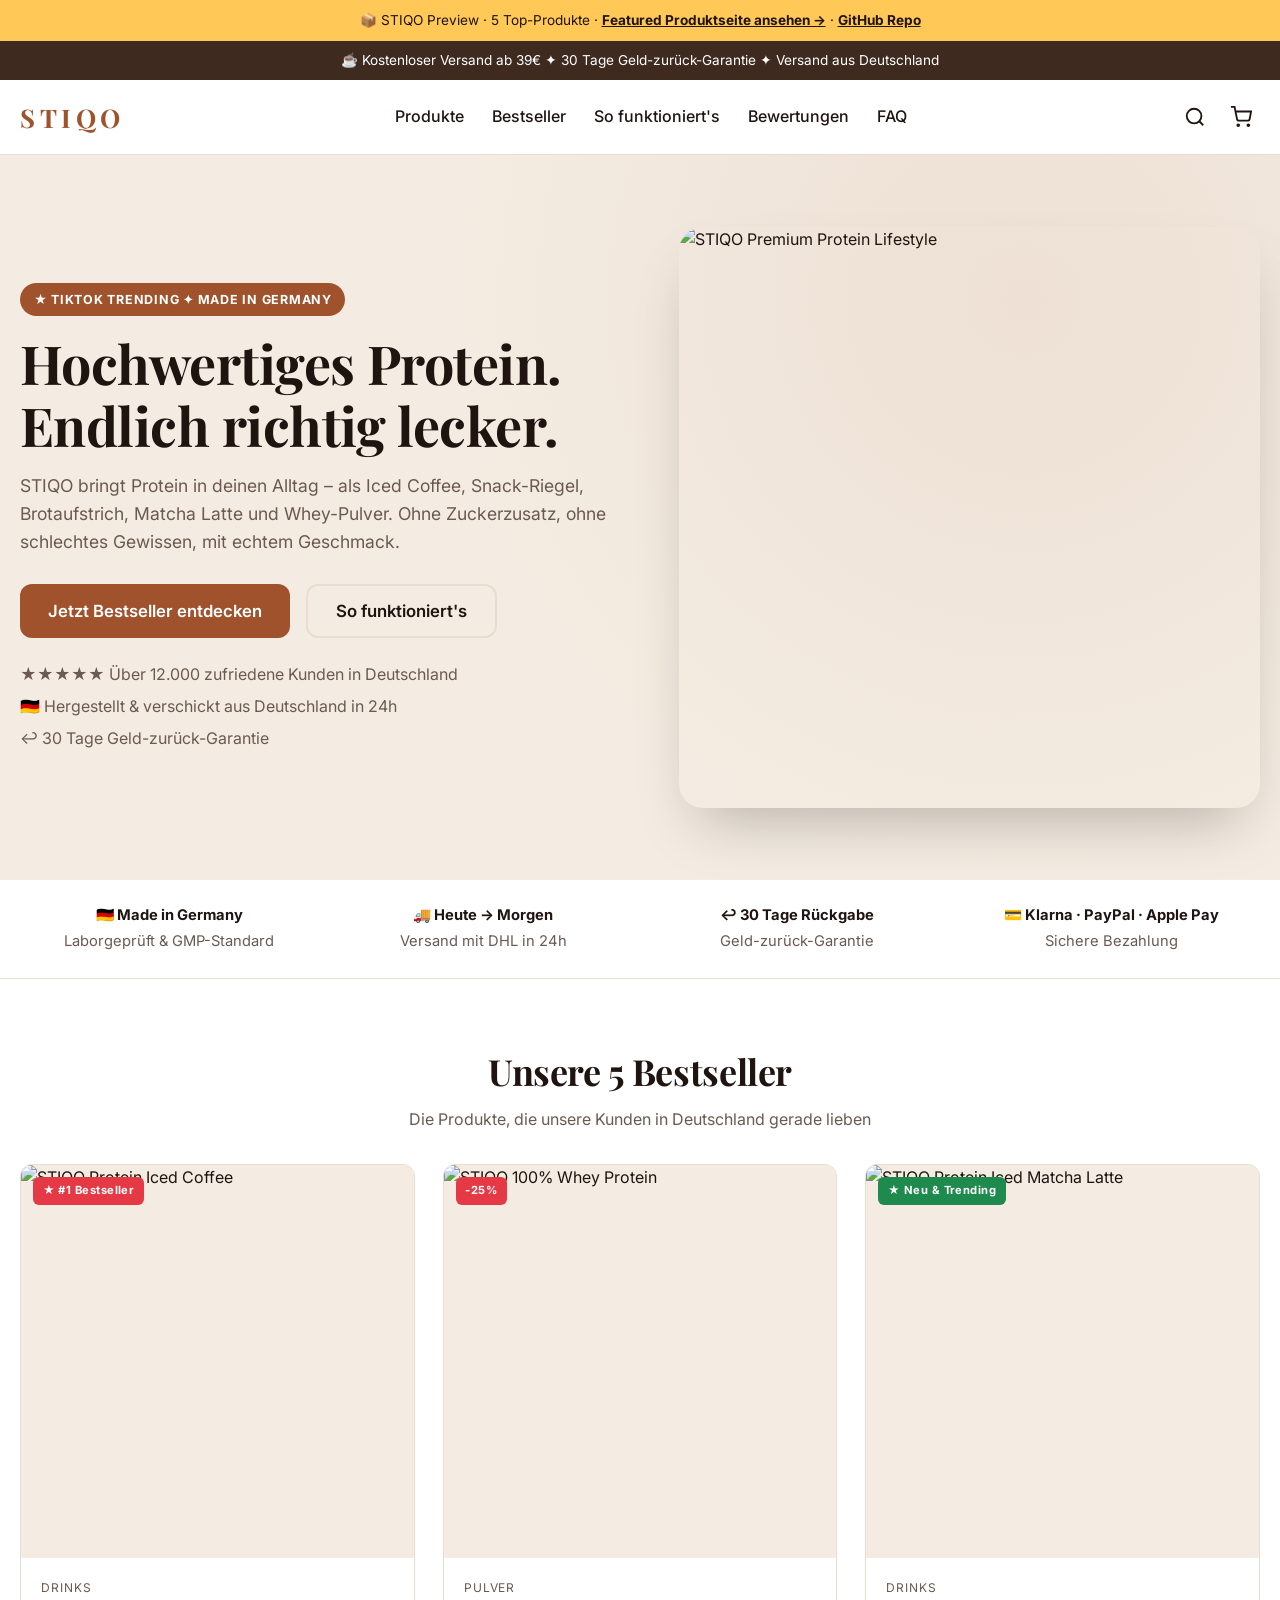
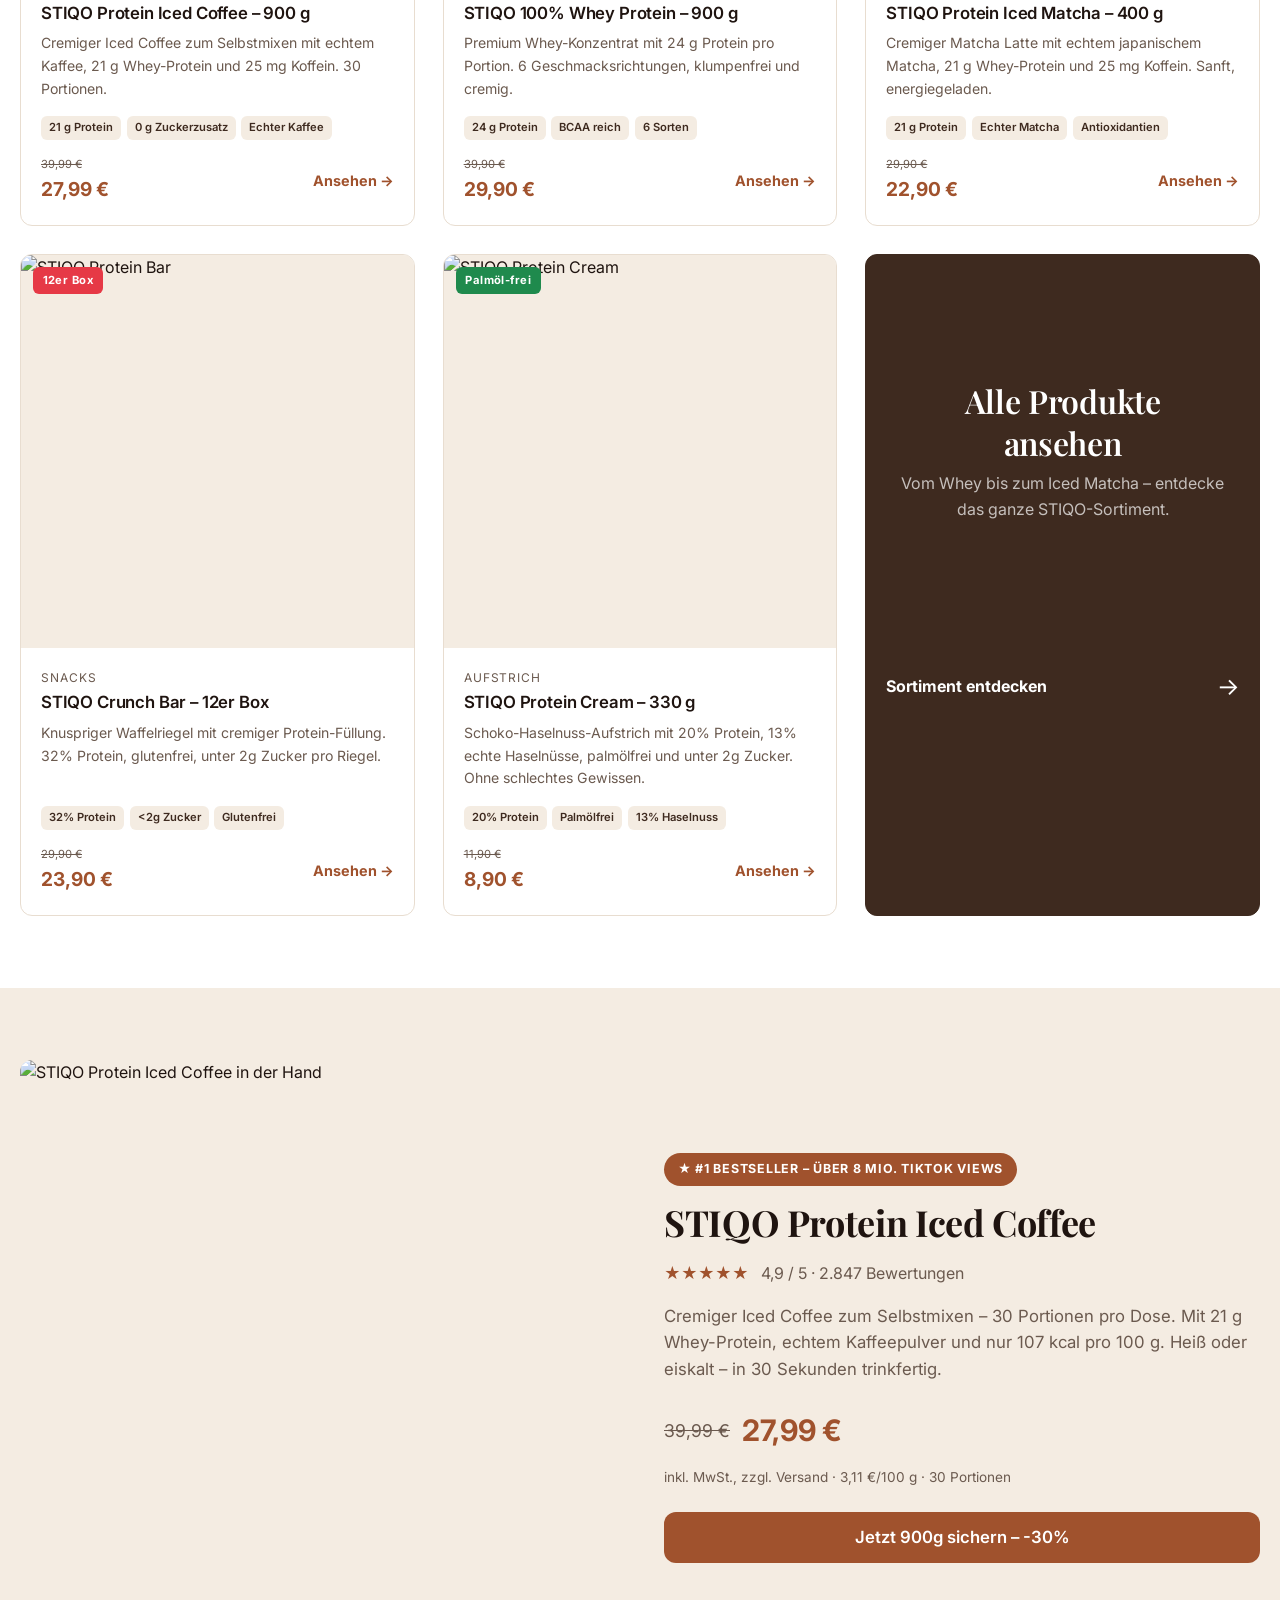
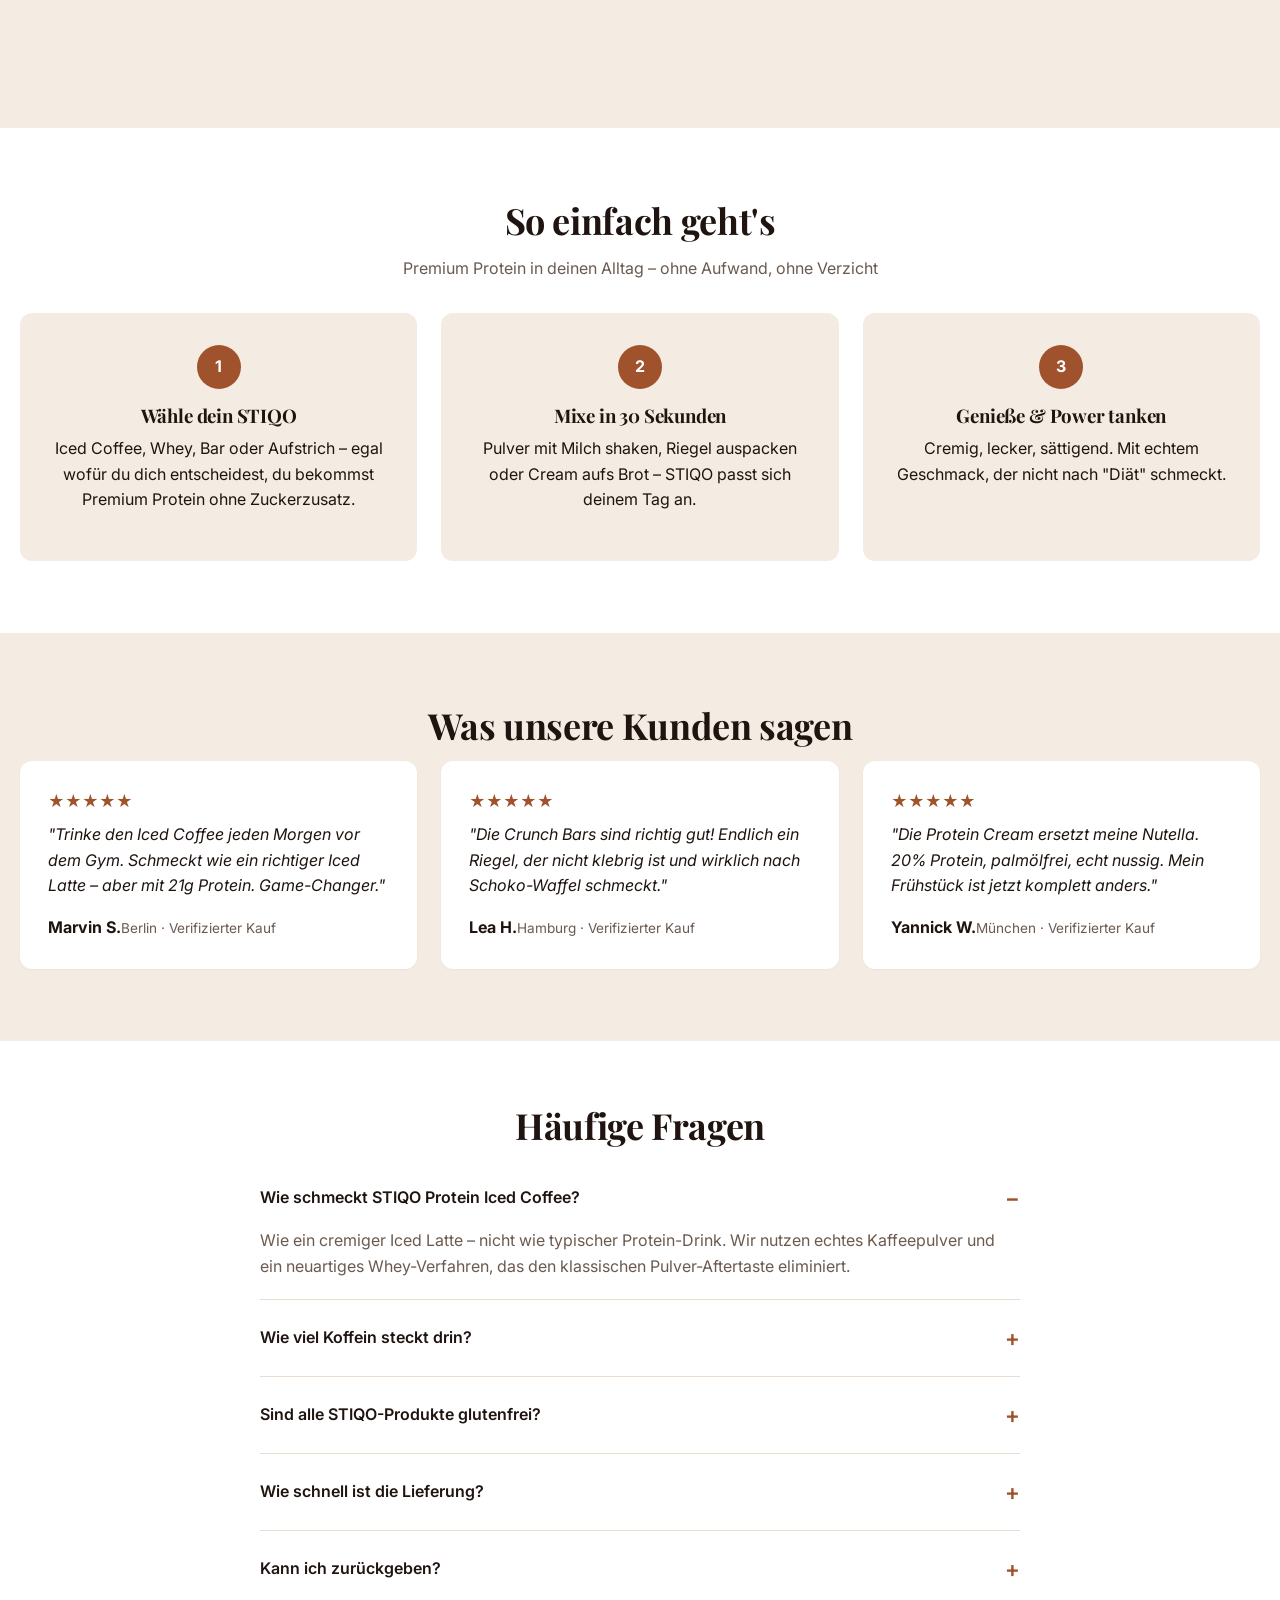
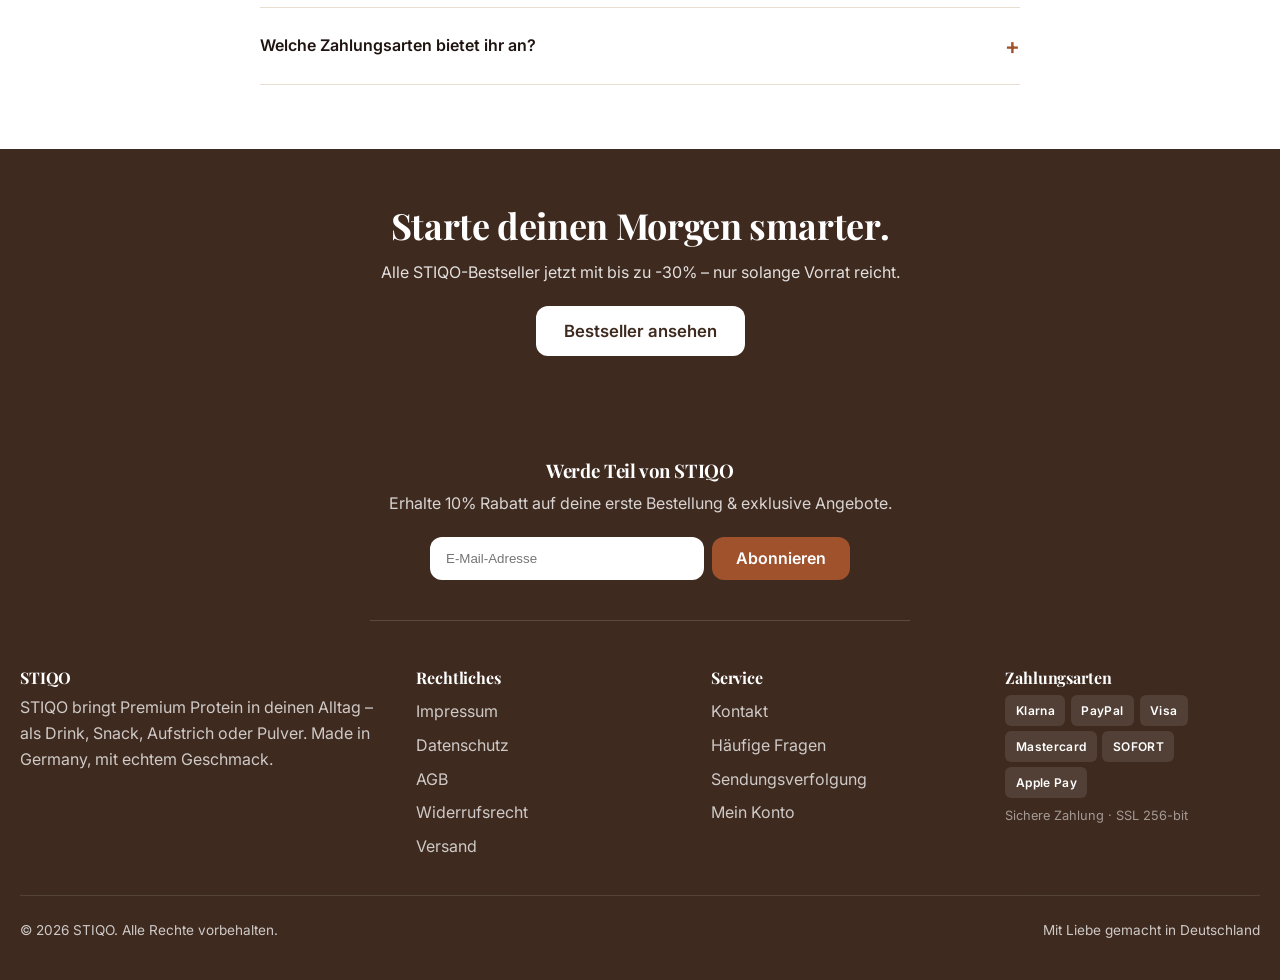
==== commit 3cd50bf7: "feat: STIQO multi-product homepage with 5 trending bestsellers" ====
--- a/docs/index.html
+++ b/docs/index.html
@@ -3,10 +3,8 @@
 <head>
 <meta charset="utf-8">
 <meta name="viewport" content="width=device-width,initial-scale=1">
-<title>STIQO – Protein Iced Coffee | 21 g Protein, 0 g Zucker | Made in Germany</title>
-<meta name="description" content="STIQO Protein Iced Coffee mit 21 g Whey-Protein, echtem Kaffee und nur 107 kcal pro 100 g. Cremig, kein Zuckerzusatz, heiß oder eiskalt in 30 Sek. Versand aus Deutschland.">
-<link rel="preconnect" href="https://fonts.googleapis.com">
-<link rel="preconnect" href="https://fonts.gstatic.com" crossorigin>
+<title>STIQO – Premium Protein-Foods & Drinks | Made in Germany</title>
+<meta name="description" content="STIQO – High-Protein-Drinks und Snacks für deinen aktiven Lifestyle. Iced Coffee, Whey, Bars & mehr. Heute bestellt – morgen geliefert aus Deutschland.">
 <link href="https://fonts.googleapis.com/css2?family=Inter:wght@400;500;600;700&family=Playfair+Display:wght@700&display=swap" rel="stylesheet">
 <style>
   :root{
@@ -24,9 +22,11 @@
   h1,h2,h3,h4{font-family:var(--font-heading);margin:0 0 .5em;line-height:1.15;letter-spacing:-.01em}
   h1{font-size:clamp(2rem,4.2vw,3.4rem)}h2{font-size:clamp(1.5rem,3vw,2.25rem)}
   p{margin:0 0 1em}
+
   .container{max-width:var(--page-width);margin:0 auto;padding:0 20px}
-  .section-title{text-align:center;margin-bottom:.5em}
+  .section-title{text-align:center;margin-bottom:.4em}
   .section-sub{text-align:center;color:var(--color-muted);margin-bottom:2em}
+
   .btn{display:inline-flex;align-items:center;justify-content:center;gap:.5rem;padding:.85rem 1.5rem;border-radius:var(--radius);font-weight:600;transition:.15s;line-height:1;text-align:center}
   .btn--primary{background:var(--color-primary);color:#fff}
   .btn--primary:hover{transform:translateY(-1px);filter:brightness(1.05);box-shadow:0 8px 18px rgba(0,0,0,.15)}
@@ -34,57 +34,82 @@
   .btn--white{background:#fff;color:var(--color-secondary)}
   .btn--lg{padding:1.05rem 1.75rem;font-size:1.05rem}
 
+  .preview-bar{background:#FFC857;color:#1F1410;text-align:center;padding:.6rem 1rem;font-size:.85rem}
+  .preview-bar a{font-weight:700;text-decoration:underline}
   .announcement-bar{background:var(--color-secondary);color:#fff;font-size:.85rem;padding:.55rem 0;text-align:center}
+
   .site-header{position:sticky;top:0;z-index:50;background:var(--color-bg);border-bottom:1px solid var(--color-border)}
   .site-header__inner{display:grid;grid-template-columns:auto 1fr auto;align-items:center;gap:1.5rem;padding:1rem 20px;max-width:var(--page-width);margin:0 auto}
   .logo-text{font-family:var(--font-heading);font-size:1.6rem;font-weight:700;letter-spacing:.18em;color:var(--color-primary)}
   .site-nav{display:flex;gap:1.75rem;justify-content:center}
-  .site-nav a{font-weight:500;padding:.5rem 0;position:relative}
-  .site-nav a:hover::after{content:"";position:absolute;left:0;right:0;bottom:0;height:2px;background:var(--color-primary)}
+  .site-nav a{font-weight:500;padding:.5rem 0}
   .site-header__actions{display:flex;gap:.5rem;align-items:center}
-  .header-icon{padding:.5rem;border-radius:999px;position:relative;display:inline-flex}
+  .header-icon{padding:.5rem;border-radius:999px;display:inline-flex}
   .header-icon:hover{background:var(--color-accent)}
-  .badge-count{position:absolute;top:-2px;right:-2px;background:var(--color-primary);color:#fff;font-size:.7rem;min-width:18px;height:18px;border-radius:999px;display:inline-flex;align-items:center;justify-content:center;padding:0 4px}
-
-  .hero{padding:4.5rem 0;background:#F4ECE2}
+
+  /* Hero */
+  .hero{padding:4.5rem 0;background:#F4ECE2;background-image:radial-gradient(circle at 80% 20%,rgba(160,82,45,.08),transparent 50%)}
   .hero__inner{display:grid;grid-template-columns:1.05fr 1fr;gap:3rem;align-items:center;max-width:var(--page-width);margin:0 auto;padding:0 20px}
   .hero__eyebrow{display:inline-block;background:var(--color-primary);color:#fff;padding:.4rem .85rem;border-radius:999px;font-size:.78rem;letter-spacing:.06em;margin-bottom:1rem;text-transform:uppercase;font-weight:700}
   .hero h1{margin-bottom:1rem}
   .hero__sub{font-size:1.1rem;color:var(--color-muted);margin-bottom:1.75rem}
   .hero__ctas{display:flex;gap:1rem;flex-wrap:wrap;margin-bottom:1.5rem}
   .hero__bullets{list-style:none;padding:0;margin:0;display:flex;flex-direction:column;gap:.4rem;color:var(--color-muted)}
-  .hero__media img{border-radius:24px;box-shadow:0 30px 60px -20px rgba(0,0,0,.25);width:100%}
-
-  .benefits{padding:4rem 0;background:var(--color-accent)}
-  .benefits__grid{display:grid;grid-template-columns:repeat(4,1fr);gap:1.25rem}
-  .benefit-card{background:#fff;border-radius:var(--radius);padding:1.75rem;text-align:center;box-shadow:0 1px 3px rgba(15,23,42,.04)}
-  .benefit-card__icon{font-size:2rem;margin-bottom:.75rem}
-  .benefit-card h3{font-size:1.1rem;margin-bottom:.35em}
-  .benefit-card p{color:var(--color-muted);margin:0;font-size:.95rem}
-
-  .featured{padding:5rem 0}
+  .hero__media img{border-radius:24px;box-shadow:0 30px 60px -20px rgba(0,0,0,.25);width:100%;aspect-ratio:1;object-fit:cover}
+
+  /* USP strip */
+  .usp{background:#fff;padding:1.5rem 0;border-bottom:1px solid var(--color-border)}
+  .usp__row{display:grid;grid-template-columns:repeat(4,1fr);gap:1rem;text-align:center;font-size:.92rem;color:var(--color-muted)}
+  .usp__row strong{color:var(--color-text);display:block;margin-bottom:.15rem}
+
+  /* Products */
+  .products{padding:4.5rem 0}
+  .products__grid{display:grid;grid-template-columns:repeat(3,1fr);gap:1.75rem}
+  .product-card{background:#fff;border:1px solid var(--color-border);border-radius:var(--radius);overflow:hidden;transition:.2s;display:flex;flex-direction:column}
+  .product-card:hover{transform:translateY(-3px);box-shadow:0 14px 28px rgba(0,0,0,.08)}
+  .product-card__media{aspect-ratio:1;background:var(--color-accent);position:relative;overflow:hidden}
+  .product-card__media img{width:100%;height:100%;object-fit:cover;transition:.4s}
+  .product-card:hover .product-card__media img{transform:scale(1.04)}
+  .badge{position:absolute;top:.75rem;left:.75rem;background:var(--color-primary);color:#fff;padding:.3rem .6rem;border-radius:6px;font-size:.7rem;font-weight:700;letter-spacing:.04em}
+  .badge--new{background:#1F8A4D}
+  .badge--sale{background:#E63946}
+  .product-card__body{padding:1.25rem;flex:1;display:flex;flex-direction:column}
+  .product-card__cat{font-size:.75rem;color:var(--color-muted);text-transform:uppercase;letter-spacing:.08em;margin-bottom:.35rem}
+  .product-card h3{font-size:1.05rem;margin-bottom:.5rem;font-family:var(--font-body);font-weight:600;line-height:1.3}
+  .product-card__desc{color:var(--color-muted);font-size:.88rem;flex:1;margin-bottom:1rem}
+  .product-card__bullets{list-style:none;padding:0;margin:0 0 1rem;display:flex;flex-wrap:wrap;gap:.35rem}
+  .product-card__bullets li{font-size:.7rem;background:var(--color-accent);color:var(--color-secondary);padding:.2rem .5rem;border-radius:6px;font-weight:600}
+  .product-card__foot{display:flex;justify-content:space-between;align-items:center;gap:.75rem}
+  .product-card__price strong{font-size:1.2rem;color:var(--color-primary)}
+  .product-card__price small{display:block;font-size:.7rem;color:var(--color-muted);text-decoration:line-through}
+  .product-card__cta{font-weight:700;color:var(--color-primary);font-size:.9rem}
+  .product-card__cta:hover{text-decoration:underline}
+
+  /* Featured product */
+  .featured{padding:4.5rem 0;background:var(--color-accent)}
   .featured__inner{display:grid;grid-template-columns:1fr 1fr;gap:3rem;align-items:center}
-  .featured__media img{border-radius:var(--radius);width:100%}
+  .featured__media img{border-radius:var(--radius);width:100%;aspect-ratio:1;object-fit:cover}
   .rating{color:var(--color-primary);font-weight:600;margin:.5rem 0 1rem}
   .rating span{color:var(--color-muted);font-weight:400;margin-left:.5rem}
-  .price{display:flex;align-items:center;flex-wrap:wrap;gap:.75rem;margin:1.5rem 0}
+  .price-row{display:flex;align-items:center;flex-wrap:wrap;gap:.75rem;margin:1.5rem 0}
   .price-compare{color:var(--color-muted);text-decoration:line-through;font-size:1.1rem}
   .price-current{color:var(--color-primary);font-size:1.85rem;font-weight:700}
   .price-tax{width:100%;font-size:.85rem;color:var(--color-muted)}
-  .trust-row{display:flex;flex-wrap:wrap;gap:1rem 1.5rem;margin-top:1.5rem;font-size:.9rem;color:var(--color-muted)}
-
-  .how{padding:4rem 0}
+
+  /* How it works */
+  .how{padding:4.5rem 0}
   .steps{display:grid;grid-template-columns:repeat(3,1fr);gap:1.5rem}
   .step{text-align:center;padding:2rem 1.5rem;background:var(--color-accent);border-radius:var(--radius)}
   .step__num{width:44px;height:44px;margin:0 auto 1rem;background:var(--color-primary);color:#fff;border-radius:999px;display:flex;align-items:center;justify-content:center;font-weight:700}
 
-  .testimonials{padding:4rem 0;background:var(--color-accent)}
+  /* Reviews */
+  .testimonials{padding:4.5rem 0;background:var(--color-accent)}
   .reviews{display:grid;grid-template-columns:repeat(3,1fr);gap:1.5rem}
   .review{background:#fff;padding:1.75rem;border-radius:var(--radius);margin:0;box-shadow:0 1px 3px rgba(15,23,42,.04)}
   .stars{color:var(--color-primary);margin-bottom:.5rem}
   blockquote{margin:0 0 1rem;font-style:italic}
-  .review figcaption strong{display:block}.review figcaption span{color:var(--color-muted);font-size:.85rem}
-
+
+  /* FAQ */
   .faq{padding:4rem 0}
   .faq__list{max-width:760px;margin:0 auto}
   details{border-bottom:1px solid var(--color-border);padding:1.25rem 0}
@@ -93,14 +118,15 @@
   details[open] summary::after{content:"−"}
   .faq__answer{padding-top:.75rem;color:var(--color-muted)}
 
+  /* CTA */
   .cta-banner{padding:3.5rem 0;background:var(--color-secondary);color:#fff;text-align:center}
   .cta-banner h2{color:#fff;margin-bottom:.4em}
   .cta-banner p{opacity:.85;margin-bottom:1.25rem}
 
-  .site-footer{background:var(--color-secondary);color:#fff;padding:3rem 0 1.5rem;margin-top:0}
+  /* Footer */
+  .site-footer{background:var(--color-secondary);color:#fff;padding:3rem 0 1.5rem}
   .site-footer h4{color:#fff}
   .footer-newsletter{text-align:center;max-width:540px;margin:0 auto 3rem;padding-bottom:2.5rem;border-bottom:1px solid rgba(255,255,255,.15)}
-  .footer-newsletter p{opacity:.8}
   .newsletter-form{display:flex;gap:.5rem;max-width:420px;margin:1.25rem auto 0}
   .newsletter-form input{flex:1;padding:.85rem 1rem;border-radius:var(--radius);border:0}
   .footer-grid{display:grid;grid-template-columns:1.4fr 1fr 1fr 1fr;gap:2.5rem;margin-bottom:2rem}
@@ -113,23 +139,21 @@
 
   @media (max-width:860px){
     .hero__inner,.featured__inner{grid-template-columns:1fr}
-    .benefits__grid{grid-template-columns:repeat(2,1fr)}
+    .products__grid{grid-template-columns:repeat(2,1fr)}
+    .usp__row{grid-template-columns:repeat(2,1fr);gap:1.25rem}
     .steps,.reviews{grid-template-columns:1fr}
     .footer-grid{grid-template-columns:1fr 1fr}
     .site-nav{display:none}
   }
-
-  /* Demo banner only on preview */
-  .preview-bar{background:#FFC857;color:#1F1410;text-align:center;padding:.6rem 1rem;font-size:.85rem}
-  .preview-bar a{font-weight:700;text-decoration:underline}
+  @media (max-width:540px){
+    .products__grid{grid-template-columns:1fr}
+  }
 </style>
 </head>
 <body>
 
 <div class="preview-bar">
-  📦 STIQO Preview – statische Vorschau des Shopify Themes ·
-  <a href="product.html">Produktseite ansehen →</a> ·
-  <a href="https://github.com/israagorge7-cyber/Haval-Shopify-Store">GitHub Repo</a>
+  📦 STIQO Preview · 5 Top-Produkte · <a href="product.html">Featured Produktseite ansehen →</a> · <a href="https://github.com/israagorge7-cyber/Haval-Shopify-Store">GitHub Repo</a>
 </div>
 
 <div class="announcement-bar">☕ Kostenloser Versand ab 39€ ✦ 30 Tage Geld-zurück-Garantie ✦ Versand aus Deutschland</div>
@@ -138,8 +162,8 @@
   <div class="site-header__inner">
     <a href="index.html"><span class="logo-text">STIQO</span></a>
     <nav class="site-nav">
-      <a href="index.html">Startseite</a>
-      <a href="product.html">Protein Coffee</a>
+      <a href="#products">Produkte</a>
+      <a href="product.html">Bestseller</a>
       <a href="#how">So funktioniert's</a>
       <a href="#reviews">Bewertungen</a>
       <a href="#faq">FAQ</a>
@@ -150,7 +174,6 @@
       </a>
       <a href="#" class="header-icon" aria-label="Warenkorb">
         <svg width="22" height="22" viewBox="0 0 24 24" fill="none" stroke="currentColor" stroke-width="2"><circle cx="9" cy="21" r="1"/><circle cx="20" cy="21" r="1"/><path d="M1 1h4l2.7 13.4a2 2 0 0 0 2 1.6h9.7a2 2 0 0 0 2-1.6L23 6H6"/></svg>
-        <span class="badge-count">0</span>
       </a>
     </div>
   </div>
@@ -159,34 +182,153 @@
 <section class="hero">
   <div class="hero__inner">
     <div>
-      <span class="hero__eyebrow">★ TikTok Bestseller ✦ Made in Germany</span>
-      <h1>Iced Coffee.<br>Aber mit 21 g Protein.</h1>
-      <p class="hero__sub">STIQO Protein Iced Coffee – cremiger Café-Geschmack mit echtem Whey-Boost und sanftem Koffein-Kick. Heiß oder eiskalt in 30 Sekunden – kein Zuckerzusatz, nur 107 kcal pro 100 g.</p>
+      <span class="hero__eyebrow">★ TikTok Trending ✦ Made in Germany</span>
+      <h1>Hochwertiges Protein.<br>Endlich richtig lecker.</h1>
+      <p class="hero__sub">STIQO bringt Protein in deinen Alltag – als Iced Coffee, Snack-Riegel, Brotaufstrich, Matcha Latte und Whey-Pulver. Ohne Zuckerzusatz, ohne schlechtes Gewissen, mit echtem Geschmack.</p>
       <div class="hero__ctas">
-        <a href="product.html" class="btn btn--primary btn--lg">Jetzt 900g sichern – -30%</a>
+        <a href="#products" class="btn btn--primary btn--lg">Jetzt Bestseller entdecken</a>
         <a href="#how" class="btn btn--ghost btn--lg">So funktioniert's</a>
       </div>
       <ul class="hero__bullets">
         <li>★★★★★ Über 12.000 zufriedene Kunden in Deutschland</li>
-        <li>☕ 21 g Protein · 25 mg Koffein · 0 g Zuckerzusatz</li>
-        <li>🇩🇪 Hergestellt & verschickt aus Deutschland in 24 h</li>
+        <li>🇩🇪 Hergestellt & verschickt aus Deutschland in 24h</li>
+        <li>↩ 30 Tage Geld-zurück-Garantie</li>
       </ul>
     </div>
     <div class="hero__media">
-      <img src="https://images.unsplash.com/photo-1517959105821-eaf2591984ca?auto=format&fit=crop&w=1200&q=80" alt="STIQO Protein Coffee Iced Latte">
-    </div>
-  </div>
-</section>
-
-<section class="benefits">
-  <div class="container">
-    <h2 class="section-title">Warum STIQO?</h2>
-    <p class="section-sub">Premium Protein-Kaffee, der wirklich schmeckt – ohne Pulver-Aftertaste.</p>
-    <div class="benefits__grid">
-      <div class="benefit-card"><div class="benefit-card__icon">💪</div><h3>21 g Protein pro Portion</h3><p>Premium Whey-Konzentrat für Muskelaufbau, Sättigung und Recovery – frei von Klumpen.</p></div>
-      <div class="benefit-card"><div class="benefit-card__icon">☕</div><h3>Echter Kaffee-Geschmack</h3><p>Hergestellt mit echtem Kaffeepulver. 25 mg Koffein pro Portion – sanft, aber spürbar.</p></div>
-      <div class="benefit-card"><div class="benefit-card__icon">🍯</div><h3>0 g Zuckerzusatz</h3><p>Nur 107 kcal pro 100 g, weniger als 2 g Zucker. Süß durch natürliches Süßungsmittel.</p></div>
-      <div class="benefit-card"><div class="benefit-card__icon">🇩🇪</div><h3>Made in Germany</h3><p>Laborgeprüft, in Deutschland produziert, klimaneutral mit DHL versendet.</p></div>
+      <img src="https://images.unsplash.com/photo-1517959105821-eaf2591984ca?auto=format&fit=crop&w=1200&q=85" alt="STIQO Premium Protein Lifestyle">
+    </div>
+  </div>
+</section>
+
+<section class="usp">
+  <div class="container">
+    <div class="usp__row">
+      <div><strong>🇩🇪 Made in Germany</strong>Laborgeprüft & GMP-Standard</div>
+      <div><strong>🚚 Heute → Morgen</strong>Versand mit DHL in 24h</div>
+      <div><strong>↩ 30 Tage Rückgabe</strong>Geld-zurück-Garantie</div>
+      <div><strong>💳 Klarna · PayPal · Apple Pay</strong>Sichere Bezahlung</div>
+    </div>
+  </div>
+</section>
+
+<section class="products" id="products">
+  <div class="container">
+    <h2 class="section-title">Unsere 5 Bestseller</h2>
+    <p class="section-sub">Die Produkte, die unsere Kunden in Deutschland gerade lieben</p>
+
+    <div class="products__grid">
+
+      <a href="product.html" class="product-card">
+        <div class="product-card__media">
+          <span class="badge badge--sale">★ #1 Bestseller</span>
+          <img src="https://images.unsplash.com/photo-1517959105821-eaf2591984ca?auto=format&fit=crop&w=800&q=80" alt="STIQO Protein Iced Coffee">
+        </div>
+        <div class="product-card__body">
+          <span class="product-card__cat">Drinks</span>
+          <h3>STIQO Protein Iced Coffee – 900 g</h3>
+          <p class="product-card__desc">Cremiger Iced Coffee zum Selbstmixen mit echtem Kaffee, 21 g Whey-Protein und 25 mg Koffein. 30 Portionen.</p>
+          <ul class="product-card__bullets">
+            <li>21 g Protein</li><li>0 g Zuckerzusatz</li><li>Echter Kaffee</li>
+          </ul>
+          <div class="product-card__foot">
+            <div class="product-card__price"><small>39,99 €</small><strong>27,99 €</strong></div>
+            <span class="product-card__cta">Ansehen →</span>
+          </div>
+        </div>
+      </a>
+
+      <a href="product.html#whey" class="product-card">
+        <div class="product-card__media">
+          <span class="badge badge--sale">-25%</span>
+          <img src="https://images.unsplash.com/photo-1593095948071-474c5cc2989d?auto=format&fit=crop&w=800&q=80" alt="STIQO 100% Whey Protein">
+        </div>
+        <div class="product-card__body">
+          <span class="product-card__cat">Pulver</span>
+          <h3>STIQO 100% Whey Protein – 900 g</h3>
+          <p class="product-card__desc">Premium Whey-Konzentrat mit 24 g Protein pro Portion. 6 Geschmacksrichtungen, klumpenfrei und cremig.</p>
+          <ul class="product-card__bullets">
+            <li>24 g Protein</li><li>BCAA reich</li><li>6 Sorten</li>
+          </ul>
+          <div class="product-card__foot">
+            <div class="product-card__price"><small>39,90 €</small><strong>29,90 €</strong></div>
+            <span class="product-card__cta">Ansehen →</span>
+          </div>
+        </div>
+      </a>
+
+      <a href="product.html#matcha" class="product-card">
+        <div class="product-card__media">
+          <span class="badge badge--new">★ Neu & Trending</span>
+          <img src="https://images.unsplash.com/photo-1536013455165-cc6cb7be8632?auto=format&fit=crop&w=800&q=80" alt="STIQO Protein Iced Matcha Latte">
+        </div>
+        <div class="product-card__body">
+          <span class="product-card__cat">Drinks</span>
+          <h3>STIQO Protein Iced Matcha – 400 g</h3>
+          <p class="product-card__desc">Cremiger Matcha Latte mit echtem japanischem Matcha, 21 g Whey-Protein und 25 mg Koffein. Sanft, energiegeladen.</p>
+          <ul class="product-card__bullets">
+            <li>21 g Protein</li><li>Echter Matcha</li><li>Antioxidantien</li>
+          </ul>
+          <div class="product-card__foot">
+            <div class="product-card__price"><small>29,90 €</small><strong>22,90 €</strong></div>
+            <span class="product-card__cta">Ansehen →</span>
+          </div>
+        </div>
+      </a>
+
+      <a href="product.html#bar" class="product-card">
+        <div class="product-card__media">
+          <span class="badge badge--sale">12er Box</span>
+          <img src="https://images.unsplash.com/photo-1622484211848-cf57d3a5b6ea?auto=format&fit=crop&w=800&q=80" alt="STIQO Protein Bar">
+        </div>
+        <div class="product-card__body">
+          <span class="product-card__cat">Snacks</span>
+          <h3>STIQO Crunch Bar – 12er Box</h3>
+          <p class="product-card__desc">Knuspriger Waffelriegel mit cremiger Protein-Füllung. 32% Protein, glutenfrei, unter 2g Zucker pro Riegel.</p>
+          <ul class="product-card__bullets">
+            <li>32% Protein</li><li><2g Zucker</li><li>Glutenfrei</li>
+          </ul>
+          <div class="product-card__foot">
+            <div class="product-card__price"><small>29,90 €</small><strong>23,90 €</strong></div>
+            <span class="product-card__cta">Ansehen →</span>
+          </div>
+        </div>
+      </a>
+
+      <a href="product.html#cream" class="product-card">
+        <div class="product-card__media">
+          <span class="badge badge--new">Palmöl-frei</span>
+          <img src="https://images.unsplash.com/photo-1599708153386-62bf3a5fd66c?auto=format&fit=crop&w=800&q=80" alt="STIQO Protein Cream">
+        </div>
+        <div class="product-card__body">
+          <span class="product-card__cat">Aufstrich</span>
+          <h3>STIQO Protein Cream – 330 g</h3>
+          <p class="product-card__desc">Schoko-Haselnuss-Aufstrich mit 20% Protein, 13% echte Haselnüsse, palmölfrei und unter 2g Zucker. Ohne schlechtes Gewissen.</p>
+          <ul class="product-card__bullets">
+            <li>20% Protein</li><li>Palmölfrei</li><li>13% Haselnuss</li>
+          </ul>
+          <div class="product-card__foot">
+            <div class="product-card__price"><small>11,90 €</small><strong>8,90 €</strong></div>
+            <span class="product-card__cta">Ansehen →</span>
+          </div>
+        </div>
+      </a>
+
+      <a href="#" class="product-card" style="background:var(--color-secondary);color:#fff;border-color:var(--color-secondary)">
+        <div class="product-card__media" style="background:var(--color-secondary);display:flex;align-items:center;justify-content:center;text-align:center;padding:2rem">
+          <div>
+            <h3 style="color:#fff;font-family:var(--font-heading);font-size:2rem;margin-bottom:.5rem">Alle Produkte<br>ansehen</h3>
+            <p style="color:rgba(255,255,255,.7);margin:0">Vom Whey bis zum Iced Matcha – entdecke das ganze STIQO-Sortiment.</p>
+          </div>
+        </div>
+        <div class="product-card__body" style="background:var(--color-secondary)">
+          <div class="product-card__foot" style="border:0">
+            <span style="color:#fff;font-weight:700">Sortiment entdecken</span>
+            <span style="color:#fff;font-size:1.5rem">→</span>
+          </div>
+        </div>
+      </a>
+
     </div>
   </div>
 </section>
@@ -194,24 +336,19 @@
 <section class="featured">
   <div class="container featured__inner">
     <div class="featured__media">
-      <img src="https://images.unsplash.com/photo-1514432324607-a09d9b4aefdd?auto=format&fit=crop&w=900&q=80" alt="STIQO Protein Coffee Sachet">
+      <img src="https://images.unsplash.com/photo-1514432324607-a09d9b4aefdd?auto=format&fit=crop&w=900&q=85" alt="STIQO Protein Iced Coffee in der Hand">
     </div>
     <div>
-      <span class="hero__eyebrow">★ Bestseller – über 8 Mio. TikTok Views</span>
-      <h2>STIQO Protein Iced Coffee – 900 g</h2>
+      <span class="hero__eyebrow">★ #1 Bestseller – über 8 Mio. TikTok Views</span>
+      <h2>STIQO Protein Iced Coffee</h2>
       <div class="rating">★★★★★ <span>4,9 / 5 · 2.847 Bewertungen</span></div>
       <p style="color:var(--color-muted);font-size:1.05rem">Cremiger Iced Coffee zum Selbstmixen – 30 Portionen pro Dose. Mit 21 g Whey-Protein, echtem Kaffeepulver und nur 107 kcal pro 100 g. Heiß oder eiskalt – in 30 Sekunden trinkfertig.</p>
-      <div class="price">
+      <div class="price-row">
         <span class="price-compare">39,99 €</span>
         <span class="price-current">27,99 €</span>
         <span class="price-tax">inkl. MwSt., zzgl. Versand · 3,11 €/100 g · 30 Portionen</span>
       </div>
       <a href="product.html" class="btn btn--primary btn--lg" style="display:flex;width:100%">Jetzt 900g sichern – -30%</a>
-      <div class="trust-row">
-        <span>🚚 Heute bestellt – morgen geliefert</span>
-        <span>🔒 Sichere Bezahlung</span>
-        <span>↩ 30 Tage Rückgabe</span>
-      </div>
     </div>
   </div>
 </section>
@@ -219,11 +356,11 @@
 <section class="how" id="how">
   <div class="container">
     <h2 class="section-title">So einfach geht's</h2>
-    <p class="section-sub">Premium Protein-Iced-Coffee in 30 Sekunden – heiß oder eiskalt</p>
+    <p class="section-sub">Premium Protein in deinen Alltag – ohne Aufwand, ohne Verzicht</p>
     <div class="steps">
-      <div class="step"><div class="step__num">1</div><h3>30 g Pulver abmessen</h3><p>Ein gehäufter Messlöffel (im Lieferumfang enthalten) reicht für eine Portion à 21 g Protein.</p></div>
-      <div class="step"><div class="step__num">2</div><h3>Mit 250 ml Milch shaken</h3><p>Mit kalter Milch oder Hafermilch in den Shaker. 10 Sekunden schütteln – das war's.</p></div>
-      <div class="step"><div class="step__num">3</div><h3>Über Eis genießen</h3><p>In ein Glas mit Eiswürfeln gießen. Cremig, koffeinhaltig, voller Protein – wie aus dem Coffee-Shop.</p></div>
+      <div class="step"><div class="step__num">1</div><h3>Wähle dein STIQO</h3><p>Iced Coffee, Whey, Bar oder Aufstrich – egal wofür du dich entscheidest, du bekommst Premium Protein ohne Zuckerzusatz.</p></div>
+      <div class="step"><div class="step__num">2</div><h3>Mixe in 30 Sekunden</h3><p>Pulver mit Milch shaken, Riegel auspacken oder Cream aufs Brot – STIQO passt sich deinem Tag an.</p></div>
+      <div class="step"><div class="step__num">3</div><h3>Genieße & Power tanken</h3><p>Cremig, lecker, sättigend. Mit echtem Geschmack, der nicht nach "Diät" schmeckt.</p></div>
     </div>
   </div>
 </section>
@@ -232,9 +369,9 @@
   <div class="container">
     <h2 class="section-title">Was unsere Kunden sagen</h2>
     <div class="reviews">
-      <figure class="review"><div class="stars">★★★★★</div><blockquote>"Trinke ihn jeden Morgen vor dem Gym. Schmeckt wie ein richtiger Iced Latte – aber mit 10 g Protein. Game-Changer."</blockquote><figcaption><strong>Marvin S.</strong><span>Berlin · Verifizierter Kauf</span></figcaption></figure>
-      <figure class="review"><div class="stars">★★★★★</div><blockquote>"Endlich ein Protein-Kaffee, der nicht nach Pulver schmeckt. Mein Bürotag startet jetzt komplett anders."</blockquote><figcaption><strong>Lea H.</strong><span>Hamburg · Verifizierter Kauf</span></figcaption></figure>
-      <figure class="review"><div class="stars">★★★★★</div><blockquote>"Hab schon zigtausend Protein-Drinks getestet. Das hier ist der erste, den ich wirklich genieße. 14er-Pack ist nach 10 Tagen leer."</blockquote><figcaption><strong>Yannick W.</strong><span>München · Verifizierter Kauf</span></figcaption></figure>
+      <figure class="review"><div class="stars">★★★★★</div><blockquote>"Trinke den Iced Coffee jeden Morgen vor dem Gym. Schmeckt wie ein richtiger Iced Latte – aber mit 21g Protein. Game-Changer."</blockquote><figcaption><strong>Marvin S.</strong><span style="color:var(--color-muted);font-size:.85rem">Berlin · Verifizierter Kauf</span></figcaption></figure>
+      <figure class="review"><div class="stars">★★★★★</div><blockquote>"Die Crunch Bars sind richtig gut! Endlich ein Riegel, der nicht klebrig ist und wirklich nach Schoko-Waffel schmeckt."</blockquote><figcaption><strong>Lea H.</strong><span style="color:var(--color-muted);font-size:.85rem">Hamburg · Verifizierter Kauf</span></figcaption></figure>
+      <figure class="review"><div class="stars">★★★★★</div><blockquote>"Die Protein Cream ersetzt meine Nutella. 20% Protein, palmölfrei, echt nussig. Mein Frühstück ist jetzt komplett anders."</blockquote><figcaption><strong>Yannick W.</strong><span style="color:var(--color-muted);font-size:.85rem">München · Verifizierter Kauf</span></figcaption></figure>
     </div>
   </div>
 </section>
@@ -245,11 +382,10 @@
     <div class="faq__list">
       <details open><summary>Wie schmeckt STIQO Protein Iced Coffee?</summary><div class="faq__answer">Wie ein cremiger Iced Latte – nicht wie typischer Protein-Drink. Wir nutzen echtes Kaffeepulver und ein neuartiges Whey-Verfahren, das den klassischen Pulver-Aftertaste eliminiert.</div></details>
       <details><summary>Wie viel Koffein steckt drin?</summary><div class="faq__answer">25 mg pro Portion (30 g Pulver) – das entspricht etwa einem schwachen Espresso. Sanft genug, um mehrere Portionen am Tag zu trinken, ohne dass du nervös wirst.</div></details>
-      <details><summary>Mit welcher Flüssigkeit mixe ich am besten?</summary><div class="faq__answer">Wir empfehlen 250 ml kalte Milch oder Hafermilch im Shaker. Wasser geht auch, schmeckt aber weniger cremig. Heiß oder eiskalt – beides funktioniert.</div></details>
-      <details><summary>Wie viele Portionen sind in einer 900 g Dose?</summary><div class="faq__answer">30 Portionen à 30 g. Das macht 0,93 € pro Portion (vs. 4,50 € im Café).</div></details>
-      <details><summary>Ist das Produkt laktosefrei / vegan?</summary><div class="faq__answer">Unser klassisches Whey enthält Laktose. Eine vegane Variante mit Erbsenprotein findest du als Variante zur Auswahl.</div></details>
+      <details><summary>Sind alle STIQO-Produkte glutenfrei?</summary><div class="faq__answer">Ja – alle STIQO-Produkte sind glutenfrei. Die Whey-Produkte enthalten Laktose, eine vegane Variante mit Erbsenprotein gibt's als Variante.</div></details>
       <details><summary>Wie schnell ist die Lieferung?</summary><div class="faq__answer">Heute bestellt – morgen versendet. Lieferung mit DHL aus unserem Lager in Deutschland in 1–3 Werktagen.</div></details>
-      <details><summary>Kann ich zurückgeben?</summary><div class="faq__answer">Ja, 30 Tage Geld-zurück-Garantie. Wenn dir der Geschmack nicht zusagt, erstatten wir den vollen Betrag – auch bei angebrochener Dose.</div></details>
+      <details><summary>Kann ich zurückgeben?</summary><div class="faq__answer">Ja, 30 Tage Geld-zurück-Garantie. Wenn dir der Geschmack nicht zusagt, erstatten wir den vollen Betrag – auch bei angebrochener Verpackung.</div></details>
+      <details><summary>Welche Zahlungsarten bietet ihr an?</summary><div class="faq__answer">Klarna (Rechnung & Ratenkauf), PayPal, Kreditkarte, SOFORT, Apple Pay und Google Pay.</div></details>
     </div>
   </div>
 </section>
@@ -257,16 +393,16 @@
 <section class="cta-banner">
   <div class="container">
     <h2>Starte deinen Morgen smarter.</h2>
-    <p>STIQO 900g Dose jetzt -30% – nur solange Vorrat reicht.</p>
-    <a href="product.html" class="btn btn--white btn--lg">Jetzt sichern</a>
+    <p>Alle STIQO-Bestseller jetzt mit bis zu -30% – nur solange Vorrat reicht.</p>
+    <a href="#products" class="btn btn--white btn--lg">Bestseller ansehen</a>
   </div>
 </section>
 
 <footer class="site-footer">
   <div class="container">
     <div class="footer-newsletter">
-      <h3>Werde Teil von STIQO</h3>
-      <p>Erhalte 10% Rabatt auf deine erste Bestellung & exklusive Angebote.</p>
+      <h3 style="color:#fff">Werde Teil von STIQO</h3>
+      <p style="color:rgba(255,255,255,.8)">Erhalte 10% Rabatt auf deine erste Bestellung & exklusive Angebote.</p>
       <form class="newsletter-form" onsubmit="event.preventDefault();alert('Demo: Newsletter-Anmeldung würde hier abgesendet.');">
         <input type="email" placeholder="E-Mail-Adresse" required>
         <button type="submit" class="btn btn--primary">Abonnieren</button>
@@ -276,7 +412,7 @@
     <div class="footer-grid">
       <div class="footer-col">
         <h4>STIQO</h4>
-        <p>STIQO bringt deinen Morgen auf das nächste Level. Premium Protein-Kaffee mit echtem Café-Geschmack – für alle, die mehr aus jedem Sip wollen.</p>
+        <p>STIQO bringt Premium Protein in deinen Alltag – als Drink, Snack, Aufstrich oder Pulver. Made in Germany, mit echtem Geschmack.</p>
       </div>
       <div class="footer-col">
         <h4>Rechtliches</h4>
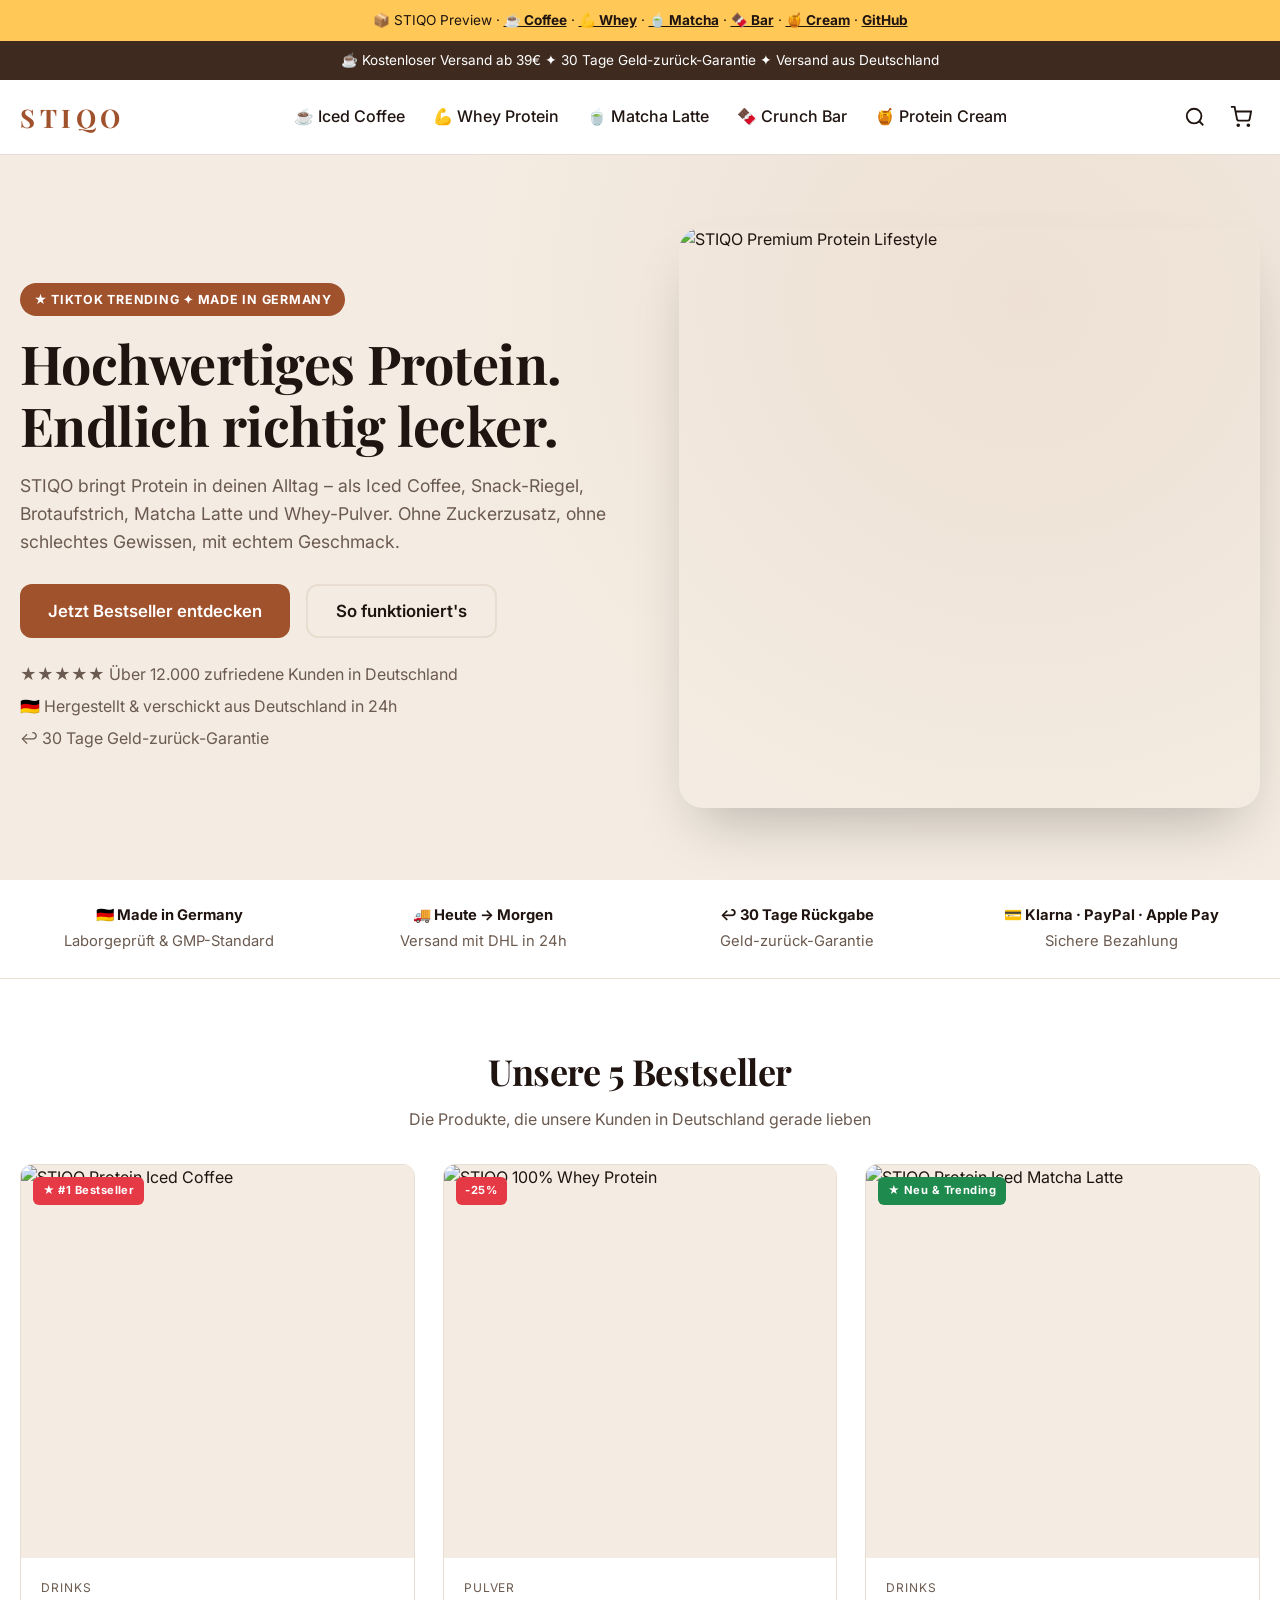
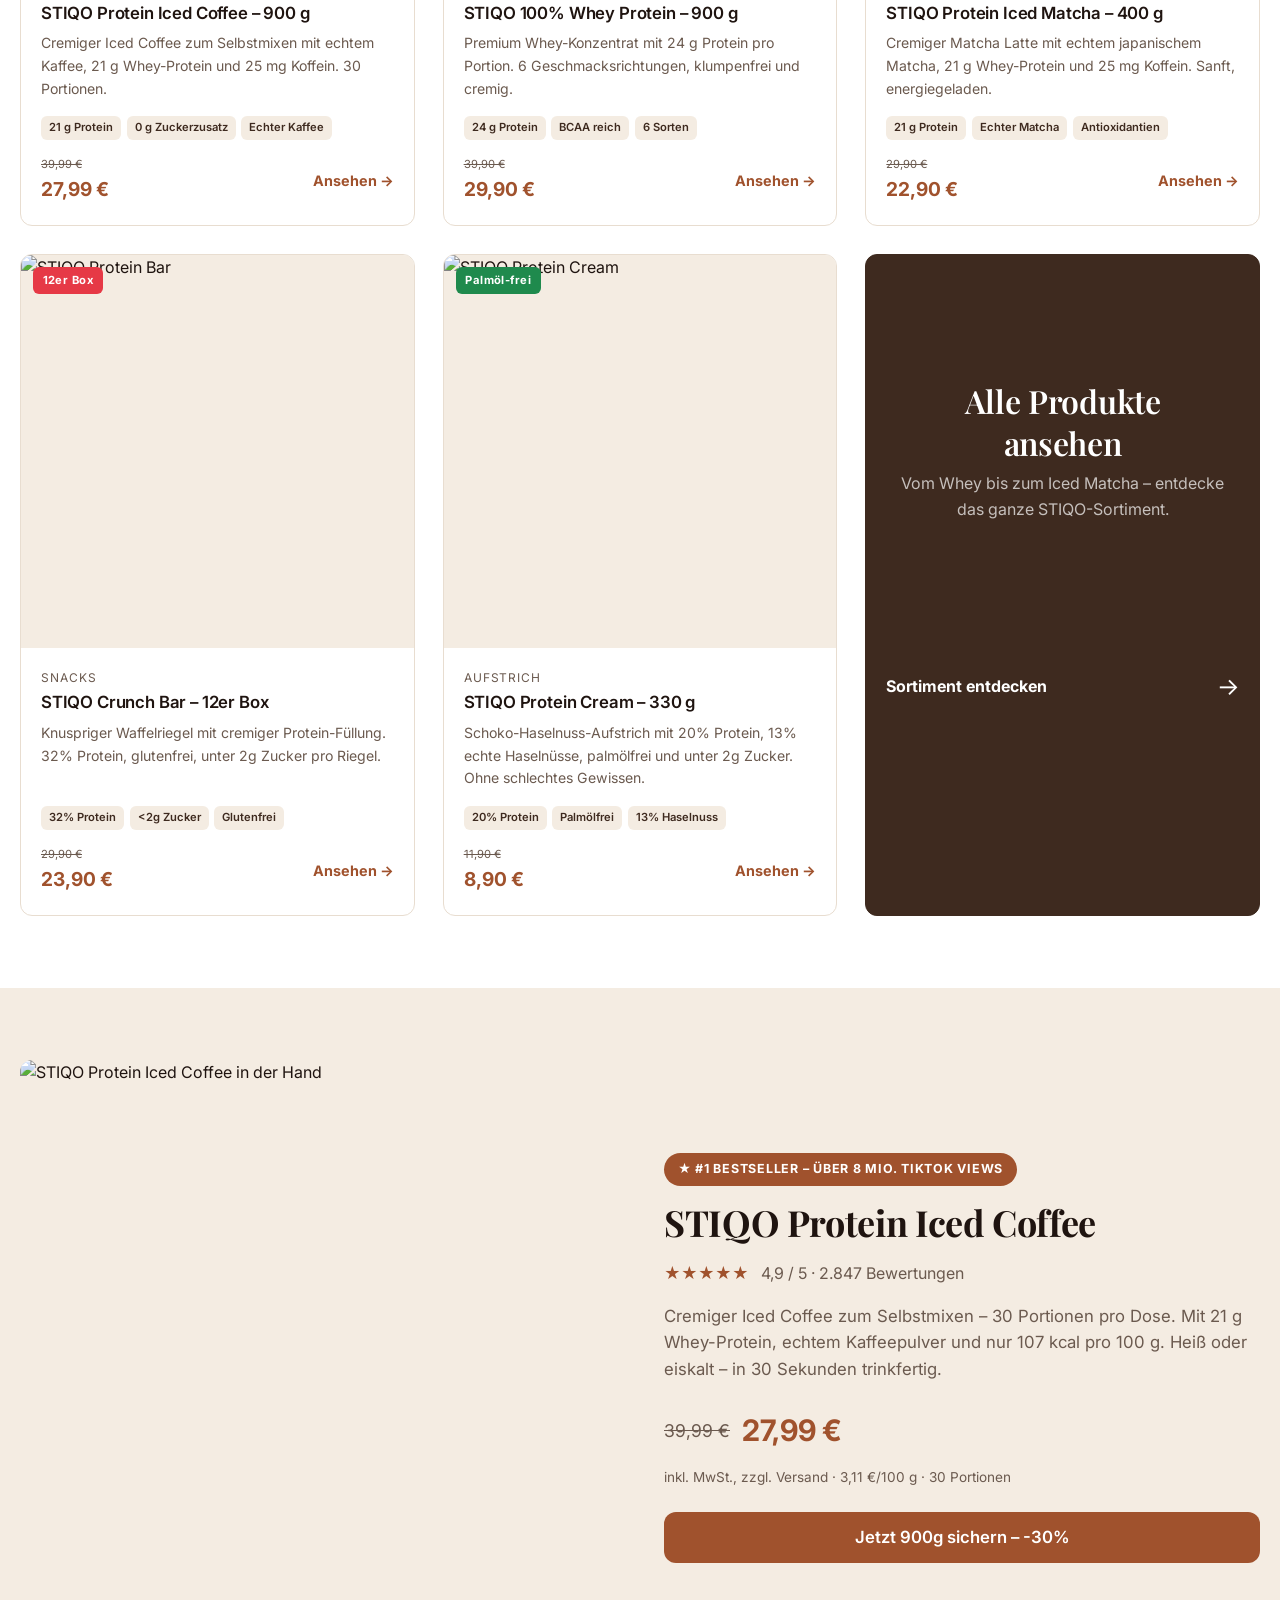
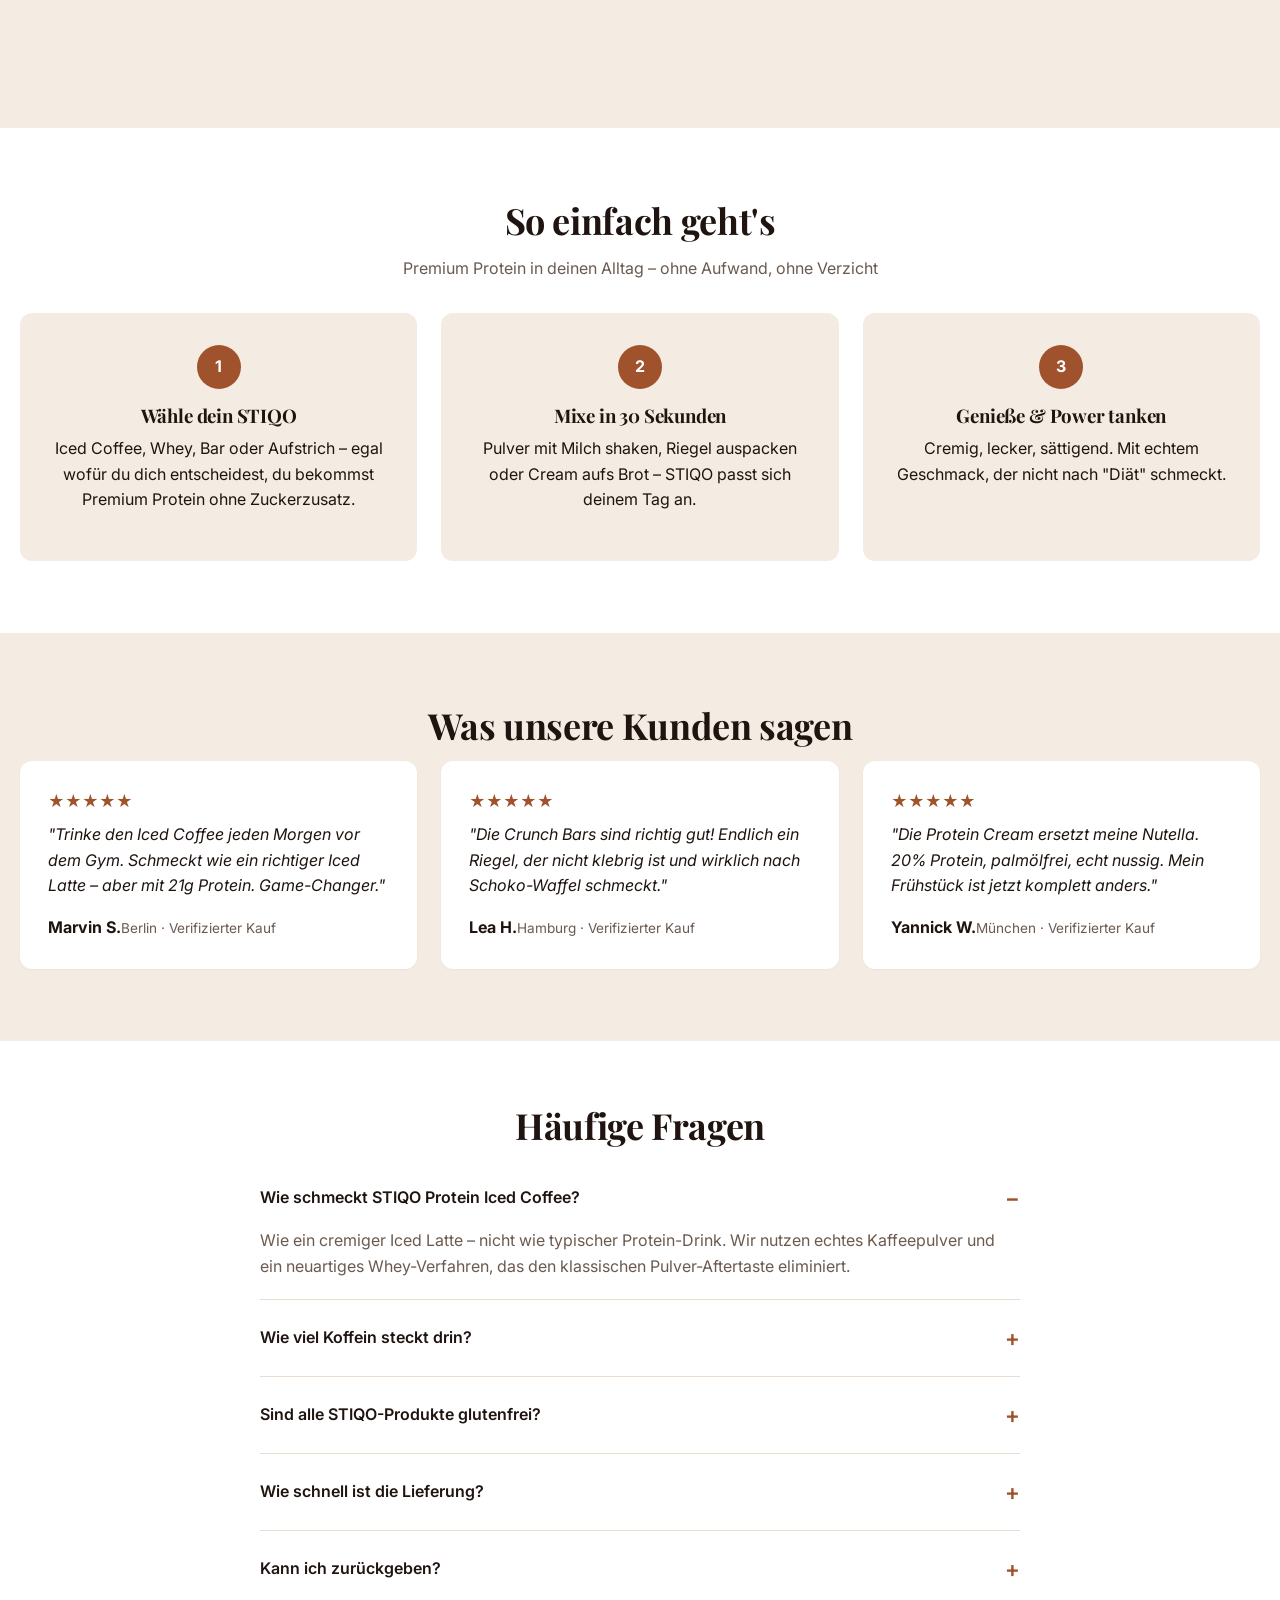
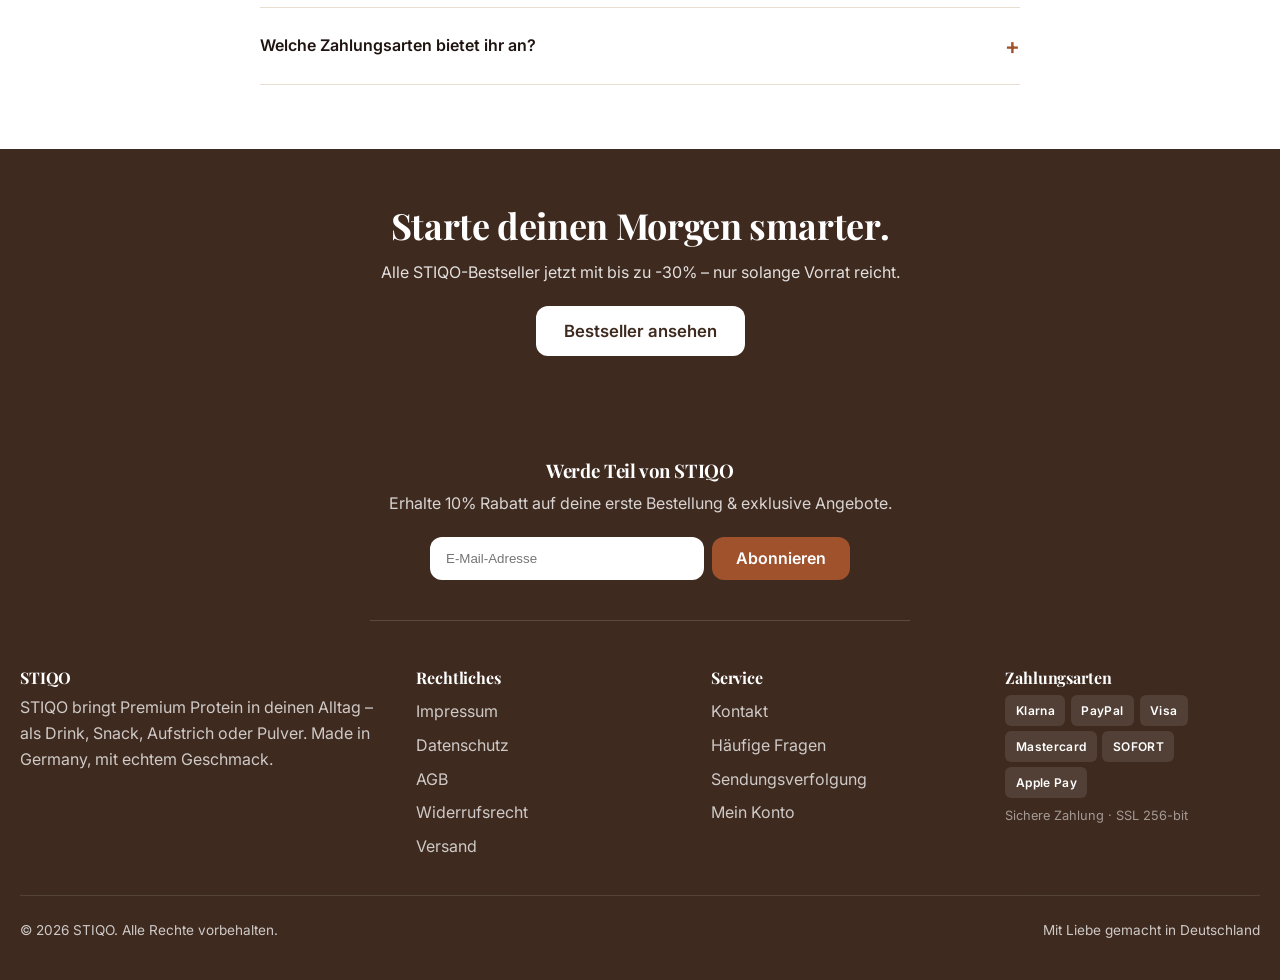
==== commit 42fa4e1f: "feat: 5 separate product pages each with own gallery, variants, pricing & cross-links - coffee.html:" ====
--- a/docs/index.html
+++ b/docs/index.html
@@ -153,7 +153,7 @@
 <body>
 
 <div class="preview-bar">
-  📦 STIQO Preview · 5 Top-Produkte · <a href="product.html">Featured Produktseite ansehen →</a> · <a href="https://github.com/israagorge7-cyber/Haval-Shopify-Store">GitHub Repo</a>
+  📦 STIQO Preview · <a href="coffee.html">☕ Coffee</a> · <a href="whey.html">💪 Whey</a> · <a href="matcha.html">🍵 Matcha</a> · <a href="bar.html">🍫 Bar</a> · <a href="cream.html">🍯 Cream</a> · <a href="https://github.com/israagorge7-cyber/Haval-Shopify-Store">GitHub</a>
 </div>
 
 <div class="announcement-bar">☕ Kostenloser Versand ab 39€ ✦ 30 Tage Geld-zurück-Garantie ✦ Versand aus Deutschland</div>
@@ -162,11 +162,11 @@
   <div class="site-header__inner">
     <a href="index.html"><span class="logo-text">STIQO</span></a>
     <nav class="site-nav">
-      <a href="#products">Produkte</a>
-      <a href="product.html">Bestseller</a>
-      <a href="#how">So funktioniert's</a>
-      <a href="#reviews">Bewertungen</a>
-      <a href="#faq">FAQ</a>
+      <a href="coffee.html">☕ Iced Coffee</a>
+      <a href="whey.html">💪 Whey Protein</a>
+      <a href="matcha.html">🍵 Matcha Latte</a>
+      <a href="bar.html">🍫 Crunch Bar</a>
+      <a href="cream.html">🍯 Protein Cream</a>
     </nav>
     <div class="site-header__actions">
       <a href="#" class="header-icon" aria-label="Suche">
@@ -219,7 +219,7 @@
 
     <div class="products__grid">
 
-      <a href="product.html" class="product-card">
+      <a href="coffee.html" class="product-card">
         <div class="product-card__media">
           <span class="badge badge--sale">★ #1 Bestseller</span>
           <img src="https://images.unsplash.com/photo-1517959105821-eaf2591984ca?auto=format&fit=crop&w=800&q=80" alt="STIQO Protein Iced Coffee">
@@ -238,7 +238,7 @@
         </div>
       </a>
 
-      <a href="product.html#whey" class="product-card">
+      <a href="whey.html" class="product-card">
         <div class="product-card__media">
           <span class="badge badge--sale">-25%</span>
           <img src="https://images.unsplash.com/photo-1593095948071-474c5cc2989d?auto=format&fit=crop&w=800&q=80" alt="STIQO 100% Whey Protein">
@@ -257,7 +257,7 @@
         </div>
       </a>
 
-      <a href="product.html#matcha" class="product-card">
+      <a href="matcha.html" class="product-card">
         <div class="product-card__media">
           <span class="badge badge--new">★ Neu & Trending</span>
           <img src="https://images.unsplash.com/photo-1536013455165-cc6cb7be8632?auto=format&fit=crop&w=800&q=80" alt="STIQO Protein Iced Matcha Latte">
@@ -276,7 +276,7 @@
         </div>
       </a>
 
-      <a href="product.html#bar" class="product-card">
+      <a href="bar.html" class="product-card">
         <div class="product-card__media">
           <span class="badge badge--sale">12er Box</span>
           <img src="https://images.unsplash.com/photo-1622484211848-cf57d3a5b6ea?auto=format&fit=crop&w=800&q=80" alt="STIQO Protein Bar">
@@ -295,7 +295,7 @@
         </div>
       </a>
 
-      <a href="product.html#cream" class="product-card">
+      <a href="cream.html" class="product-card">
         <div class="product-card__media">
           <span class="badge badge--new">Palmöl-frei</span>
           <img src="https://images.unsplash.com/photo-1599708153386-62bf3a5fd66c?auto=format&fit=crop&w=800&q=80" alt="STIQO Protein Cream">
@@ -314,7 +314,7 @@
         </div>
       </a>
 
-      <a href="#" class="product-card" style="background:var(--color-secondary);color:#fff;border-color:var(--color-secondary)">
+      <a href="coffee.html" class="product-card" style="background:var(--color-secondary);color:#fff;border-color:var(--color-secondary)">
         <div class="product-card__media" style="background:var(--color-secondary);display:flex;align-items:center;justify-content:center;text-align:center;padding:2rem">
           <div>
             <h3 style="color:#fff;font-family:var(--font-heading);font-size:2rem;margin-bottom:.5rem">Alle Produkte<br>ansehen</h3>
@@ -348,7 +348,7 @@
         <span class="price-current">27,99 €</span>
         <span class="price-tax">inkl. MwSt., zzgl. Versand · 3,11 €/100 g · 30 Portionen</span>
       </div>
-      <a href="product.html" class="btn btn--primary btn--lg" style="display:flex;width:100%">Jetzt 900g sichern – -30%</a>
+      <a href="coffee.html" class="btn btn--primary btn--lg" style="display:flex;width:100%">Jetzt 900g sichern – -30%</a>
     </div>
   </div>
 </section>
